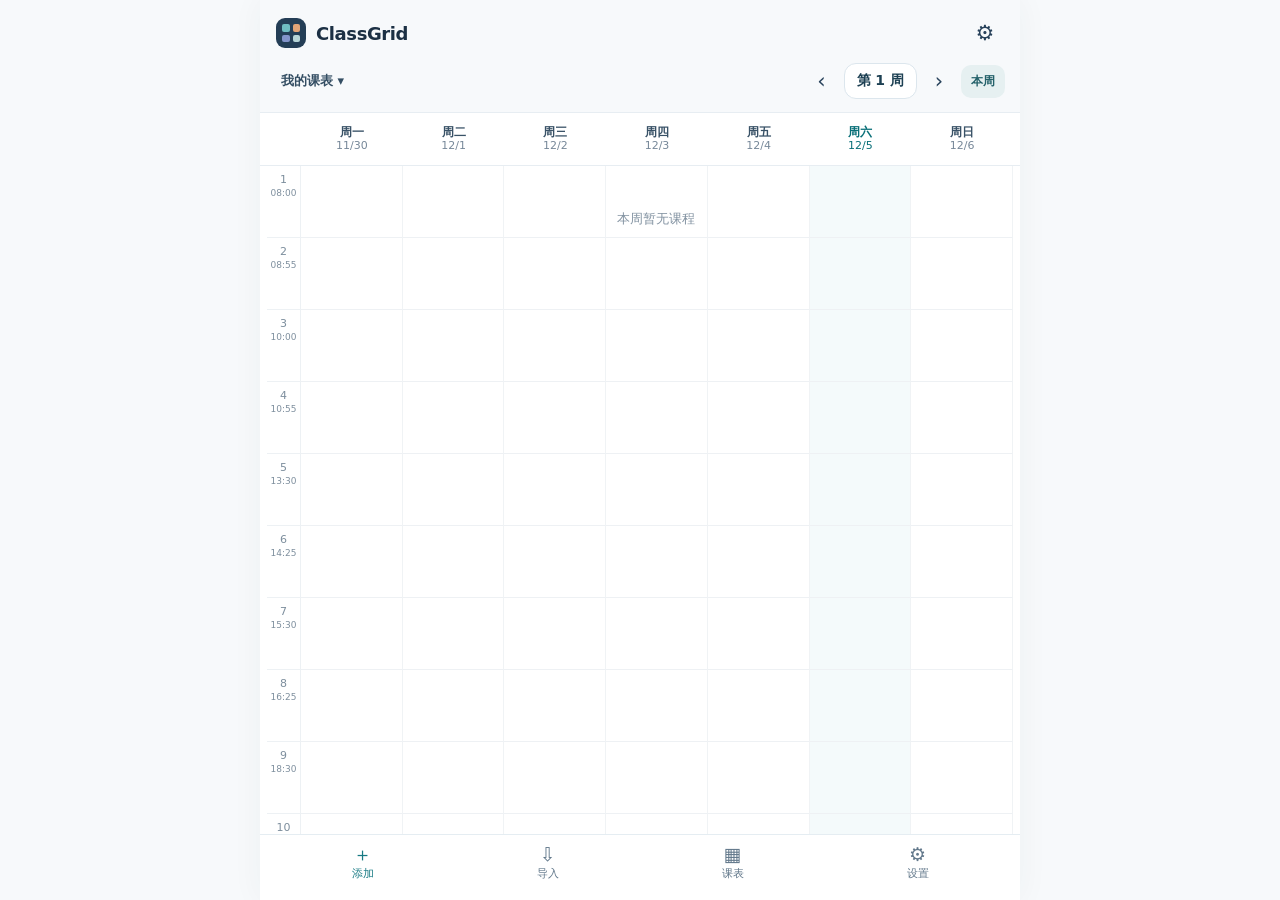
==== app/src/main/assets/index.html @ 25fcc82e "Initial ClassGrid Android release" ====
<!doctype html>
<html lang="zh-CN">
<head>
  <meta charset="utf-8">
  <meta name="viewport" content="width=device-width,initial-scale=1,viewport-fit=cover">
  <meta name="theme-color" content="#f7f9fb">
  <title>ClassGrid</title>
  <link rel="stylesheet" href="style.css">
</head>
<body>
  <div id="app"></div>
  <div id="modal-root"></div>
  <div id="toast" role="status" aria-live="polite"></div>
  <script src="model.js"></script>
  <script src="import.js"></script>
  <script src="app.js"></script>
</body>
</html>
---- app/src/main/assets/style.css ----
:root{font-family:system-ui,-apple-system,"Noto Sans CJK SC","Microsoft YaHei",sans-serif;color:#1c3044;background:#f7f9fb;font-size:14px}
*{box-sizing:border-box}html,body{margin:0;width:100%;height:100%;overflow:hidden}button,input,select,textarea{font:inherit}button{cursor:pointer}button:disabled{opacity:.5;cursor:default}
.shell{height:100dvh;display:flex;flex-direction:column;background:#f7f9fb;overflow:hidden}.top{padding:14px 16px 8px;display:flex;align-items:center;justify-content:space-between;gap:8px;background:#f7f9fb}.brand{display:flex;align-items:center;gap:10px;min-width:0}.brandmark{width:30px;height:30px;border-radius:9px;background:#243e56;display:grid;grid-template-columns:repeat(2,1fr);gap:3px;padding:6px;flex:none}.brandmark i{background:#70bdc2;border-radius:2px}.brandmark i:nth-child(2){background:#e2a477}.brandmark i:nth-child(3){background:#8394ca}.brandmark i:nth-child(4){background:#b8d5d7}.brandtitle{font-size:18px;font-weight:750;letter-spacing:-.4px}.subtle{color:#778999;font-size:12px}.iconbtn{border:0;background:transparent;color:#28425b;min-width:38px;min-height:38px;border-radius:10px;font-size:21px;display:inline-grid;place-items:center}.iconbtn:active,.plain:active{background:#e7eef3}.toolbar{display:flex;align-items:center;justify-content:space-between;padding:2px 15px 12px;gap:8px}.table-select{background:none;border:0;color:#344e63;font-size:13px;font-weight:650;text-align:left;max-width:37%;overflow:hidden;text-overflow:ellipsis;white-space:nowrap}.weeknav{display:flex;align-items:center;gap:3px}.weekpill{border:1px solid #dce6ed;border-radius:12px;background:white;color:#1d4053;padding:8px 12px;font-weight:700;white-space:nowrap}.todaybtn{border:0;background:#e6f0f1;color:#24616a;border-radius:10px;padding:8px 10px;font-size:12px;font-weight:700}.weekday-row{display:grid;grid-template-columns:34px repeat(7,minmax(0,1fr));padding:0 7px;border-top:1px solid #e7edf2;border-bottom:1px solid #e7edf2;background:#fff;height:48px;flex:none}.weekday-row .day{display:flex;align-items:center;justify-content:center;flex-direction:column;gap:1px;font-size:11px;color:#789;line-height:1.1}.weekday-row .day b{font-size:12px;color:#395267;font-weight:700}.weekday-row .today b{color:#096f78}.weekday-row .today span{color:#096f78}.grid-scroll{flex:1;min-height:0;overflow-y:auto;overscroll-behavior:contain;background:#fff}.timetable{position:relative;display:grid;grid-template-columns:34px repeat(7,minmax(0,1fr));padding:0 7px 20px;min-height:100%}.period-label{font-size:11px;color:#7d8e9d;text-align:center;border-right:1px solid #edf1f4;border-bottom:1px solid #edf1f4;padding-top:7px;line-height:1.2}.period-label small{font-size:9px;display:block;margin-top:2px}.slot{border-right:1px solid #f0f3f5;border-bottom:1px solid #eef1f4}.slot.todaycol{background:#f4fafb}.course-card{position:absolute;border:0;border-radius:8px;padding:6px 3px;overflow:hidden;color:white;text-align:left;box-shadow:0 1px 3px rgba(31,50,64,.09);display:flex;flex-direction:column;gap:3px;line-height:1.18}.course-card strong{font-size:11px;font-weight:700;word-break:break-all;display:-webkit-box;-webkit-box-orient:vertical;-webkit-line-clamp:4;overflow:hidden}.course-card span{font-size:9px;opacity:.94;word-break:break-all;display:-webkit-box;-webkit-box-orient:vertical;-webkit-line-clamp:2;overflow:hidden}.course-card.conflict{outline:2px solid #c43f51;outline-offset:-2px}.course-card.moved:after{content:'↪';position:absolute;right:3px;bottom:2px;font-size:13px}.empty-tip{position:absolute;left:42px;right:10px;top:44px;text-align:center;color:#8292a1;font-size:13px;pointer-events:none}.bottom{height:62px;flex:none;padding:7px 10px calc(7px + env(safe-area-inset-bottom));display:flex;justify-content:space-around;border-top:1px solid #e5edf2;background:#fff}.navbtn{border:0;background:none;color:#62788b;display:flex;align-items:center;flex-direction:column;gap:1px;min-width:70px;font-size:11px}.navbtn b{font-size:19px;font-weight:500;line-height:22px}.navbtn.primary{color:#167983}
#modal-root{position:fixed;inset:0;pointer-events:none}.overlay{pointer-events:auto;position:absolute;inset:0;background:rgba(25,42,56,.36);display:flex;align-items:flex-end;justify-content:center}.sheet{background:#fff;width:min(100%,540px);max-height:min(88dvh,840px);border-radius:22px 22px 0 0;display:flex;flex-direction:column;box-shadow:0 -8px 35px rgba(18,36,52,.12);overflow:hidden}.sheet-head{display:flex;align-items:center;justify-content:space-between;padding:16px 18px 12px;border-bottom:1px solid #edf1f3;flex:none}.sheet-head h2{margin:0;font-size:18px;letter-spacing:-.2px}.sheet-body{padding:16px 18px;overflow:auto;overscroll-behavior:contain}.sheet-actions{display:flex;gap:9px;padding:12px 18px calc(13px + env(safe-area-inset-bottom));border-top:1px solid #edf1f3;flex:none}.button{border:0;border-radius:11px;padding:11px 14px;font-weight:700;background:#eaf0f3;color:#29485b;min-height:43px}.button.primary{background:#247984;color:white}.button.danger{background:#fff0f1;color:#b74855}.button.fill{flex:1}.button.small{padding:7px 10px;min-height:33px;font-size:12px}.field{display:flex;flex-direction:column;gap:6px;margin-bottom:13px}.field label,.label{font-size:12px;font-weight:700;color:#50677a}.field input,.field select,.field textarea,.input{width:100%;border:1px solid #dce5eb;border-radius:10px;background:#fbfcfd;color:#1c3044;padding:10px 11px;outline:none;min-height:43px}.field input:focus,.field textarea:focus,.field select:focus{border-color:#70afb5}.field textarea{resize:vertical;min-height:68px}.row{display:flex;gap:9px}.row>.field{flex:1;min-width:0}.section-title{font-size:13px;font-weight:750;color:#2e485d;margin:16px 0 9px}.listrow{display:flex;align-items:center;justify-content:space-between;gap:8px;padding:10px 0;border-bottom:1px solid #edf1f3}.listrow:last-child{border-bottom:0}.listrow strong{display:block;font-size:14px}.listrow small{display:block;color:#8192a0;margin-top:3px}.option-row{display:flex;gap:8px;align-items:center;justify-content:space-between;margin:8px 0}.muted{color:#7a8b99;font-size:12px;line-height:1.45}.note{background:#f1f7f8;border-radius:10px;padding:10px 11px;color:#496779;font-size:12px;line-height:1.5;margin-bottom:12px}.warn{background:#fff6ec;color:#9a6839}.error{color:#b74855;font-size:12px}.choice{display:flex;gap:7px;flex-wrap:wrap}.swatch{height:30px;width:30px;border-radius:9px;border:2px solid transparent}.swatch.selected{outline:2px solid #253c4e;outline-offset:2px}.session{background:#f7f9fb;border:1px solid #e5edf1;border-radius:12px;padding:11px;margin-bottom:10px}.session-head{display:flex;justify-content:space-between;align-items:center;margin-bottom:9px;font-size:12px;font-weight:700;color:#576d7c}.course-preview{display:flex;flex-direction:column;gap:7px;margin-top:10px}.preview-item{border:1px solid #e8edf1;border-left:4px solid #79aab1;border-radius:9px;padding:9px 10px}.preview-item strong{display:block;font-size:13px}.preview-item span{font-size:11px;color:#788a99;line-height:1.4}.segmented{display:flex;gap:5px;background:#eef3f5;padding:4px;border-radius:11px}.segmented label{flex:1;text-align:center;padding:8px 4px;border-radius:8px;font-size:12px}.segmented input{position:absolute;opacity:0}.segmented label:has(input:checked){background:#fff;color:#1d6571;box-shadow:0 1px 4px #d7e2e7}.version{font-size:12px;color:#8494a1}
#toast{position:fixed;bottom:75px;left:50%;transform:translateX(-50%) translateY(20px);background:#28465b;color:#fff;border-radius:11px;padding:10px 14px;max-width:85vw;opacity:0;pointer-events:none;transition:.2s;z-index:30;box-shadow:0 6px 20px #0002;text-align:center}#toast.show{opacity:1;transform:translateX(-50%) translateY(0)}
@media(min-width:700px){.shell{max-width:760px;margin:auto;box-shadow:0 0 30px #17364a0c}.course-card strong{font-size:12px}.course-card span{font-size:10px}.weekday-row{height:54px}.bottom{height:66px}}
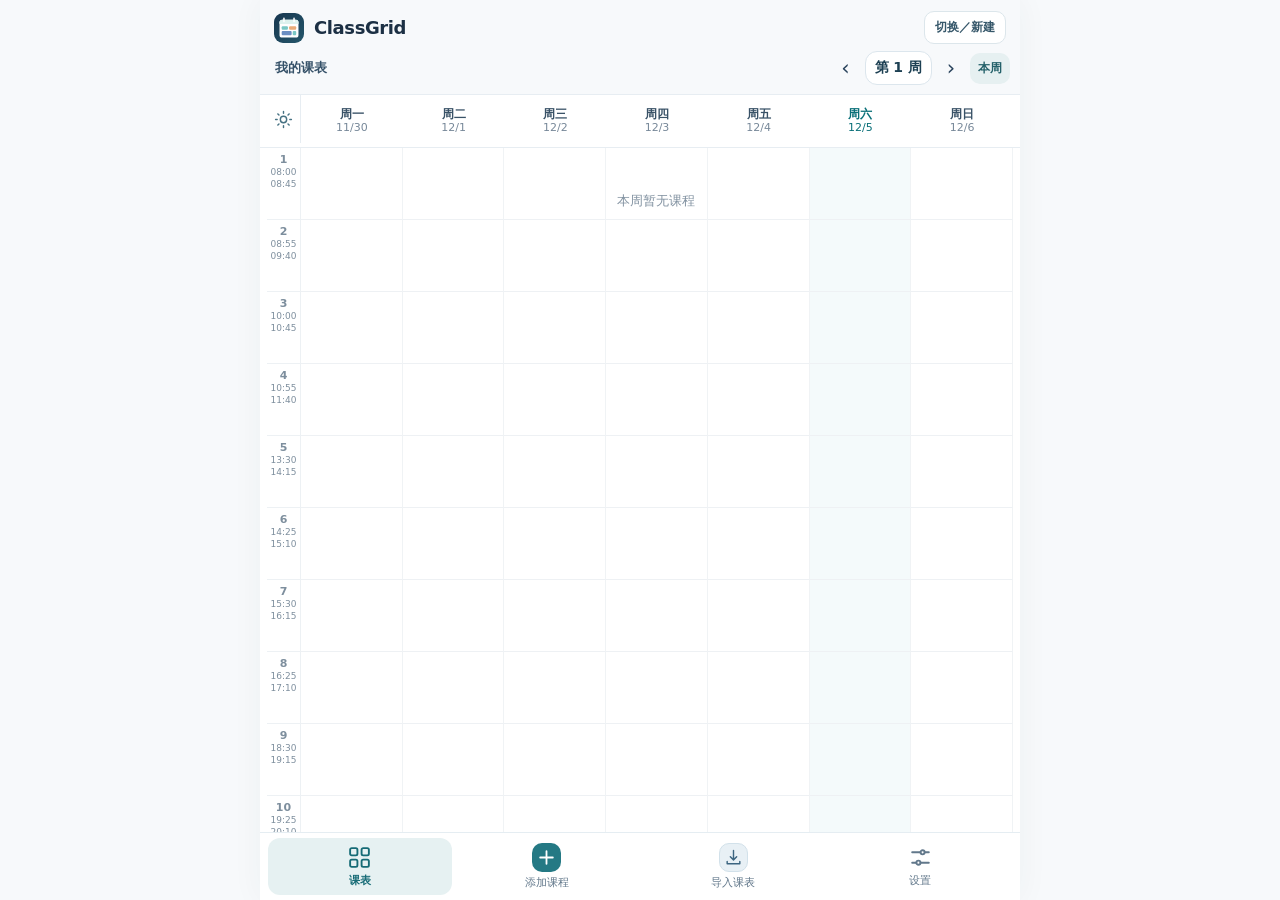
==== commit d7a0d074: "Sync in-app update history with v2.0.0 changelog" ====
--- a/app/src/main/assets/index.html
+++ b/app/src/main/assets/index.html
@@ -13,6 +13,7 @@
   <div id="toast" role="status" aria-live="polite"></div>
   <script src="model.js"></script>
   <script src="import.js"></script>
+  <script src="changelog.js"></script>
   <script src="app.js"></script>
 </body>
 </html>
--- a/app/src/main/assets/style.css
+++ b/app/src/main/assets/style.css
@@ -4,3 +4,130 @@
 #modal-root{position:fixed;inset:0;pointer-events:none}.overlay{pointer-events:auto;position:absolute;inset:0;background:rgba(25,42,56,.36);display:flex;align-items:flex-end;justify-content:center}.sheet{background:#fff;width:min(100%,540px);max-height:min(88dvh,840px);border-radius:22px 22px 0 0;display:flex;flex-direction:column;box-shadow:0 -8px 35px rgba(18,36,52,.12);overflow:hidden}.sheet-head{display:flex;align-items:center;justify-content:space-between;padding:16px 18px 12px;border-bottom:1px solid #edf1f3;flex:none}.sheet-head h2{margin:0;font-size:18px;letter-spacing:-.2px}.sheet-body{padding:16px 18px;overflow:auto;overscroll-behavior:contain}.sheet-actions{display:flex;gap:9px;padding:12px 18px calc(13px + env(safe-area-inset-bottom));border-top:1px solid #edf1f3;flex:none}.button{border:0;border-radius:11px;padding:11px 14px;font-weight:700;background:#eaf0f3;color:#29485b;min-height:43px}.button.primary{background:#247984;color:white}.button.danger{background:#fff0f1;color:#b74855}.button.fill{flex:1}.button.small{padding:7px 10px;min-height:33px;font-size:12px}.field{display:flex;flex-direction:column;gap:6px;margin-bottom:13px}.field label,.label{font-size:12px;font-weight:700;color:#50677a}.field input,.field select,.field textarea,.input{width:100%;border:1px solid #dce5eb;border-radius:10px;background:#fbfcfd;color:#1c3044;padding:10px 11px;outline:none;min-height:43px}.field input:focus,.field textarea:focus,.field select:focus{border-color:#70afb5}.field textarea{resize:vertical;min-height:68px}.row{display:flex;gap:9px}.row>.field{flex:1;min-width:0}.section-title{font-size:13px;font-weight:750;color:#2e485d;margin:16px 0 9px}.listrow{display:flex;align-items:center;justify-content:space-between;gap:8px;padding:10px 0;border-bottom:1px solid #edf1f3}.listrow:last-child{border-bottom:0}.listrow strong{display:block;font-size:14px}.listrow small{display:block;color:#8192a0;margin-top:3px}.option-row{display:flex;gap:8px;align-items:center;justify-content:space-between;margin:8px 0}.muted{color:#7a8b99;font-size:12px;line-height:1.45}.note{background:#f1f7f8;border-radius:10px;padding:10px 11px;color:#496779;font-size:12px;line-height:1.5;margin-bottom:12px}.warn{background:#fff6ec;color:#9a6839}.error{color:#b74855;font-size:12px}.choice{display:flex;gap:7px;flex-wrap:wrap}.swatch{height:30px;width:30px;border-radius:9px;border:2px solid transparent}.swatch.selected{outline:2px solid #253c4e;outline-offset:2px}.session{background:#f7f9fb;border:1px solid #e5edf1;border-radius:12px;padding:11px;margin-bottom:10px}.session-head{display:flex;justify-content:space-between;align-items:center;margin-bottom:9px;font-size:12px;font-weight:700;color:#576d7c}.course-preview{display:flex;flex-direction:column;gap:7px;margin-top:10px}.preview-item{border:1px solid #e8edf1;border-left:4px solid #79aab1;border-radius:9px;padding:9px 10px}.preview-item strong{display:block;font-size:13px}.preview-item span{font-size:11px;color:#788a99;line-height:1.4}.segmented{display:flex;gap:5px;background:#eef3f5;padding:4px;border-radius:11px}.segmented label{flex:1;text-align:center;padding:8px 4px;border-radius:8px;font-size:12px}.segmented input{position:absolute;opacity:0}.segmented label:has(input:checked){background:#fff;color:#1d6571;box-shadow:0 1px 4px #d7e2e7}.version{font-size:12px;color:#8494a1}
 #toast{position:fixed;bottom:75px;left:50%;transform:translateX(-50%) translateY(20px);background:#28465b;color:#fff;border-radius:11px;padding:10px 14px;max-width:85vw;opacity:0;pointer-events:none;transition:.2s;z-index:30;box-shadow:0 6px 20px #0002;text-align:center}#toast.show{opacity:1;transform:translateX(-50%) translateY(0)}
 @media(min-width:700px){.shell{max-width:760px;margin:auto;box-shadow:0 0 30px #17364a0c}.course-card strong{font-size:12px}.course-card span{font-size:10px}.weekday-row{height:54px}.bottom{height:66px}}
+
+.top{padding:11px 14px 5px;min-height:49px}.toolbar{padding:2px 10px 9px}.table-select{flex:1;min-width:0;max-width:none}.weeknav{flex:none}.weekpill{padding:7px 9px}.weeknav .iconbtn{min-width:32px;min-height:34px}.todaybtn{padding:7px 8px}
+.course-card.change-marker{background:#f1f6f8;color:#36576a;border:1px dashed var(--course-color);box-shadow:none}.course-card.change-marker strong{color:#36576a}.course-card.change-marker span{opacity:1;color:#617a88;font-weight:650}
+.sheet{max-height:min(92dvh,840px)}.sheet-head{padding:13px 16px 10px}.sheet-body{padding:13px 16px;min-height:0}.sheet-actions{padding:10px 16px calc(10px + env(safe-area-inset-bottom))}.field{margin-bottom:10px}.section-title{margin:13px 0 7px}.note{margin-bottom:9px}
+.button,.iconbtn,.navbtn,.todaybtn,.weekpill,.table-select,.course-card{transition:transform .16s ease,background-color .16s ease,box-shadow .16s ease,opacity .16s ease}.button:active,.iconbtn:active,.navbtn:active,.todaybtn:active,.weekpill:active,.table-select:active,.course-card:active{transform:scale(.96)}.button:focus-visible,.iconbtn:focus-visible,.navbtn:focus-visible,.course-card:focus-visible{outline:2px solid #1c7985;outline-offset:2px}
+.overlay{animation:overlayIn .18s ease-out both}.sheet{animation:sheetIn .18s ease-out both}.overlay.closing{pointer-events:none;animation:overlayOut .16s ease-in both}.overlay.closing .sheet{animation:sheetOut .16s ease-in both}.course-card{animation:cardIn .18s ease-out}
+@keyframes overlayIn{from{background:rgba(25,42,56,0)}to{background:rgba(25,42,56,.36)}}@keyframes overlayOut{from{background:rgba(25,42,56,.36)}to{background:rgba(25,42,56,0)}}@keyframes sheetIn{from{transform:translateY(16px);opacity:.85}to{transform:translateY(0);opacity:1}}@keyframes sheetOut{from{transform:translateY(0);opacity:1}to{transform:translateY(16px);opacity:.85}}@keyframes cardIn{from{opacity:.75;transform:translateY(4px)}to{opacity:1;transform:translateY(0)}}
+@media(prefers-reduced-motion:reduce){.button,.iconbtn,.navbtn,.todaybtn,.weekpill,.table-select,.course-card{transition:none}.overlay,.sheet,.overlay.closing,.overlay.closing .sheet,.course-card{animation:none}}
+
+.top{justify-content:space-between}.manage-btn{border:1px solid #dce6eb;background:#fff;color:#36576a;border-radius:10px;min-height:33px;padding:5px 10px;font-size:12px;font-weight:700;white-space:nowrap}.table-name{flex:1;min-width:0;overflow:hidden;text-overflow:ellipsis;white-space:nowrap;font-size:13px;color:#365269;padding-left:5px}
+.bottom{height:calc(68px + env(safe-area-inset-bottom));display:grid;grid-template-columns:repeat(4,minmax(0,1fr));gap:3px;justify-content:stretch;padding:5px 8px calc(5px + env(safe-area-inset-bottom))}.navbtn{min-width:0;width:100%;gap:3px;border-radius:12px;padding:3px 1px;font-size:11px;justify-content:center}.navbtn svg{width:25px;height:25px;flex:none}.navbtn.selected{color:#166b76;background:#e6f1f2;font-weight:750}.navbtn.action-add svg{width:29px;height:29px;background:#247984;border-radius:10px;color:#fff;padding:5px;stroke-width:2.3}.navbtn.action-import svg{width:29px;height:29px;background:#e8f0f5;border:1px solid #d2e1ea;border-radius:10px;color:#3c6580;padding:4px}.navbtn span{white-space:nowrap}
+.grid-scroll.has-background{background-size:cover;background-position:center}.grid-scroll.has-background .slot{background:rgba(255,255,255,.04)}.grid-scroll.has-background .slot.todaycol{background:rgba(38,139,148,.12)}.grid-scroll.has-background .period-label{background:rgba(255,255,255,.25);color:#38586a}.grid-scroll.has-background .empty-tip{background:rgba(255,255,255,.75);border-radius:8px;padding:8px}
+.background-preview{height:104px;border:1px dashed #ccdae1;border-radius:12px;background:#f4f7f8;display:grid;place-items:center;background-size:cover;background-position:center;color:#8293a0;font-size:12px;overflow:hidden}.background-preview.has-background span{display:none}.background-actions{margin:9px 0}.fade-label{display:flex;justify-content:space-between;color:#50677a;font-size:12px;font-weight:700;margin:9px 0 4px}#background-fade{width:100%;accent-color:#247984}
+.current-chip{display:inline-grid;place-items:center;min-height:32px;padding:0 10px;background:#e4f1f2;color:#1e707a;border-radius:9px;font-size:12px;font-weight:700}
+.update-head{display:flex;align-items:center;justify-content:space-between;padding:2px 0 12px;border-bottom:1px solid #e7edf1}.update-badge{background:#e5f1f2;color:#176d77;border-radius:9px;padding:6px 9px;font-weight:750;font-size:13px}.update-title{margin:14px 0 7px;font-size:12px;font-weight:750;color:#5b7181}.update-list{margin:0;padding:0 0 0 20px;display:grid;gap:9px;color:#2a4253;line-height:1.5;font-size:13px}.update-list li{padding-left:2px;overflow-wrap:anywhere}.update-list li::marker{color:#2a8790}.update-progress{margin:13px 0 0;min-height:18px}.update-progress:empty{display:none}
+.update-browser{display:block;margin:12px 0 1px;padding:5px 0;border:0;background:none;color:#166b76;font-size:12px;font-weight:700;text-align:left;text-decoration:underline;text-underline-offset:3px}
+button{-webkit-tap-highlight-color:transparent}.button,.iconbtn,.navbtn,.todaybtn,.weekpill,.manage-btn,.course-card{transition:background-color .12s ease,color .12s ease,border-color .12s ease}.button:active,.iconbtn:active,.navbtn:active,.todaybtn:active,.weekpill:active,.table-select:active,.course-card:active,.manage-btn:active{transform:none;filter:brightness(.95)}body.dialog-open .shell button{transition:none!important;transform:none!important;filter:none!important}
+@media(prefers-reduced-motion:reduce){.button,.iconbtn,.navbtn,.todaybtn,.weekpill,.manage-btn,.course-card{transition:none}.overlay,.sheet,.overlay.closing,.overlay.closing .sheet,.course-card{animation:none}}
+.course-card{gap:2px;padding-top:5px;padding-bottom:5px}
+.course-card strong,.course-card .course-room{display:block;-webkit-line-clamp:unset;-webkit-box-orient:initial;overflow:visible;flex:none;line-height:1.22;white-space:normal;letter-spacing:0}
+.course-card .course-room[hidden]{display:none}
+.course-card strong{scrollbar-width:none}.course-card strong::-webkit-scrollbar{display:none}
+.course-card:not(.change-marker) strong,.course-card:not(.change-marker) .course-room,.color-sample{text-shadow:0 1px 2px rgba(0,0,0,.55),0 0 1px rgba(0,0,0,.4)}
+.timetable{isolation:isolate}.timetable-background,.timetable-background-veil{position:absolute;inset:0;width:100%;height:100%;pointer-events:none}.timetable-background{object-fit:cover;object-position:center;z-index:0}.timetable-background-veil{z-index:0}.timetable>.period-label,.timetable>.slot{position:relative;z-index:1}.timetable>.course-card,.timetable>.empty-tip{z-index:2}
+.background-preview{position:relative}.background-preview img,.background-preview #background-preview-veil{position:absolute;inset:0;width:100%;height:100%}.background-preview img{object-fit:cover}.background-preview span{position:relative;z-index:1}
+.period-column-head,.period-row{display:grid;grid-template-columns:28px minmax(0,1fr) 14px minmax(0,1fr);column-gap:5px;align-items:center}.period-column-head{padding:0 10px 7px;color:#698090;font-size:12px;font-weight:700;text-align:center}.period-row{padding:7px 10px;border-bottom:1px solid #e7edf1}.period-row:nth-child(odd){background:#f7fafb}.period-row:first-child{border-radius:11px 11px 0 0}.period-row:last-child{border-radius:0 0 11px 11px}.period-number{font-weight:750;color:#466476;text-align:center;font-size:13px}.period-dash{text-align:center;color:#94a3ae}.period-row input{width:100%;min-width:0;min-height:42px;padding:7px 6px;border:1px solid #d9e4e9;border-radius:9px;background:#fff;color:#213e50;text-align:center;font-size:13px;outline:none}.period-row input:focus{border-color:#5aa5ae}.period-editor-actions{display:flex;gap:8px;margin:14px 0 2px}.period-editor-actions .button{flex:1;min-width:0}#period-error:empty{display:none}.bottom .navbtn svg{display:block;flex:none}
+
+.update-track{height:5px;margin:6px 0 0;border-radius:10px;background:#e7f0f2;overflow:hidden}.update-track[hidden]{display:none}.update-track>div{height:100%;width:0;border-radius:inherit;background:linear-gradient(90deg,#2d8993,#72c4c3,#2d8993);background-size:200% 100%;transition:width .18s ease}.update-track.loading>div{animation:update-sweep 1.2s ease-in-out infinite alternate,update-shine 1.5s linear infinite}.sheet-body .listrow{animation:row-in .22s ease-out both}.sheet-body .listrow:nth-child(2){animation-delay:35ms}.sheet-body .listrow:nth-child(3){animation-delay:70ms}.sheet-body .listrow:nth-child(4){animation-delay:105ms}@keyframes update-sweep{from{transform:translateX(-85%)}to{transform:translateX(260%)}}@keyframes update-shine{to{background-position:200% 0}}@keyframes row-in{from{opacity:.6;transform:translateY(4px)}to{opacity:1;transform:translateY(0)}}
+@media(prefers-reduced-motion:reduce){.update-track>div{transition:none}.update-track.loading>div,.sheet-body .listrow{animation:none}}
+
+.course-card .week-badge{position:absolute;left:3px;right:3px;bottom:3px;display:block;overflow:hidden;padding:2px 0;border:1px solid rgba(255,255,255,.7);border-radius:5px;background:rgba(14,34,49,.34);color:#fff;text-align:center;font-size:9px;font-style:normal;font-weight:750;line-height:1.15;white-space:nowrap;letter-spacing:0;text-shadow:0 1px 2px rgba(0,0,0,.45)}
+.s-week-range[hidden],.s-week-custom[hidden]{display:none!important}
+.s-week-range{padding-top:1px}
+.s-week-custom .field{margin-bottom:0}
+.brandmark{display:block;padding:0;background:none;object-fit:contain}
+
+.course-name-row{display:flex;align-items:flex-end;gap:10px}.course-name-row>.field{flex:1;min-width:0}.color-ring{display:grid;place-items:center;flex:none;width:43px;height:43px;padding:4px;margin-bottom:10px;border:1px solid #dae5e9;border-radius:50%;background:conic-gradient(#f26770,#f0b553,#6fb97d,#48afb5,#648bd1,#ad78be,#f26770);box-shadow:0 1px 3px #183b501c}.color-ring span{display:block;width:100%;height:100%;border:3px solid #fff;border-radius:50%;box-shadow:0 1px 3px #1d354942}.color-ring:focus-visible{outline:2px solid #176e79;outline-offset:2px}
+.color-picker{margin:0;padding:0;border:0;background:#fff}.color-picker-page{min-height:265px}
+.color-picker[hidden]{display:none}.color-picker-title{font-size:13px;font-weight:750;color:#35546a;margin-bottom:10px}
+.color-picker-controls{display:grid;gap:10px}.color-field{height:clamp(150px,42vw,210px);position:relative;border-radius:10px;background:linear-gradient(to top,#000,transparent),linear-gradient(to right,#fff,var(--picker-hue,#0ff));touch-action:none;cursor:crosshair;overflow:hidden}
+#color-point{position:absolute;width:17px;height:17px;border:3px solid #fff;border-radius:50%;box-shadow:0 0 0 1px #27425a,0 2px 5px #0007;transform:translate(-50%,-50%);pointer-events:none}
+#color-hue{width:100%;height:20px;margin:0;appearance:none;-webkit-appearance:none;background:transparent}
+#color-hue::-webkit-slider-runnable-track{height:10px;border-radius:10px;background:linear-gradient(90deg,red,#ff0,#0f0,#0ff,#00f,#f0f,red)}
+#color-hue::-webkit-slider-thumb{-webkit-appearance:none;width:19px;height:19px;margin-top:-5px;border:3px solid #fff;border-radius:50%;background:#35576a;box-shadow:0 1px 4px #0005}
+.color-picker-value{display:flex;align-items:flex-end;gap:10px;margin:10px 0}.color-picker-value .field{flex:1;min-width:0;margin:0}.color-sample{width:54px;height:43px;flex:none;display:grid;place-items:center;border-radius:9px;font-weight:700;border:1px solid #d4e0e3}
+.color-picker .row{margin-top:8px}
+.settings-tabs{display:grid;grid-template-columns:repeat(3,minmax(0,1fr));gap:4px;padding:4px;background:#eaf1f4;border-radius:12px;margin-bottom:15px}
+.settings-tabs button{min-height:38px;border:0;border-radius:9px;background:transparent;color:#647d8d;font-size:12px;font-weight:700;white-space:nowrap}
+.settings-tabs button.selected{background:#fff;color:#176e79;box-shadow:0 1px 4px #20475918}
+.settings-panel[hidden]{display:none!important}.panel-heading{display:flex;align-items:center;gap:8px;margin:12px 0 9px;color:#2a4e60;font-size:13px;font-weight:750}.panel-heading:first-child{margin-top:0}
+.panel-heading svg,.settings-link svg,.settings-list svg,.import-template svg,.import-other summary svg{width:18px;height:18px;flex:none;color:#327f89}
+.panel-card{padding:13px 13px 2px;border:1px solid #e0e9ed;border-radius:14px;background:#f8fbfc}
+.panel-card .field label{color:#537083}.panel-card .field input{background:#fff}
+.settings-link{display:flex;align-items:center;gap:9px;width:100%;min-height:48px;margin-top:3px;padding:0 2px;border:0;border-top:1px solid #e1e9ed;background:transparent;text-align:left;color:#294b5c;font-size:13px;font-weight:700}
+.settings-link .source-arrow{margin-left:auto}.reminder-switch{display:flex;justify-content:space-between;align-items:center;min-height:40px;margin:0 0 10px;color:#28485a;font-size:13px;font-weight:700}.reminder-switch input{width:20px;height:20px;accent-color:#247984}
+.permission-status{padding:9px 10px;margin:2px 0 10px;border-radius:9px;background:#eaf4f5;color:#446976;font-size:11px;line-height:1.4}.permission-actions{display:flex;gap:8px;margin-bottom:12px}.permission-actions .button{flex:1;min-width:0}
+.reminder-test{width:100%;margin-bottom:3px}.reminder-test-status{min-height:14px;margin:2px 0 8px}
+.settings-list{overflow:hidden;border:1px solid #e0e9ed;border-radius:13px;background:#fff}.settings-list button{display:flex;align-items:center;gap:10px;width:100%;min-height:50px;padding:0 12px;border:0;border-bottom:1px solid #e9eff2;background:transparent;color:#294b5c;text-align:left;font-size:13px;font-weight:650}.settings-list button:last-child{border-bottom:0}.settings-list button:active{background:#edf5f6}.settings-list button span{flex:1}.settings-list button b{color:#9aabb5;font-size:18px;font-weight:400}.settings-panel .version{margin:12px 2px 0;text-align:right}
+.import-sources{display:grid;gap:9px}.import-source{display:flex;align-items:center;gap:12px;min-height:76px;width:100%;padding:12px;border:1px solid #dce8ec;border-radius:14px;background:#fff;text-align:left;color:#25475a;box-shadow:0 2px 8px #1b49500c}.import-source:active{background:#f0f7f8}
+.source-icon{display:grid;place-items:center;width:43px;height:43px;flex:none;border-radius:12px;background:#e4f2f2;color:#237984}.source-icon.file{background:#ebf0f8;color:#5d78a7}.source-icon svg,.import-other .source-icon svg{width:24px;height:24px}
+.source-copy{display:flex;flex:1;min-width:0;flex-direction:column;gap:4px}.source-copy strong{font-size:14px}.source-copy small{font-size:11px;color:#8194a0}.source-arrow{color:#8ea3ae;font-size:20px;line-height:1;flex:none}
+.import-help{margin:12px 2px 10px;color:#6d8794;font-size:11px;line-height:1.45}.import-template{display:flex;align-items:center;gap:9px;width:100%;min-height:43px;padding:0 10px;border:0;border-radius:10px;background:#eef5f7;color:#2b6673;text-align:left;font-size:12px;font-weight:700}.import-template span:nth-child(2){flex:1}.import-template span:last-child{font-size:18px;font-weight:400}
+.import-other{border:1px solid #dce8ec;border-radius:14px;background:#fff;box-shadow:0 2px 8px #1b49500c;overflow:hidden}.import-other summary{display:flex;align-items:center;gap:12px;min-height:76px;padding:12px;color:#25475a;list-style:none;cursor:pointer}.import-other summary::-webkit-details-marker{display:none}.import-other summary .source-copy{flex:1}.source-icon.globe{background:#eaf4f1;color:#3d857c}.import-other[open] .source-arrow{transform:rotate(180deg)}.import-other-body{padding:12px;border-top:1px solid #e7edf0}.import-other-body .button{width:100%}
+@media(max-width:340px){.course-name-row{gap:7px}.color-ring{width:40px;height:40px}.settings-tabs button{font-size:11px}.panel-card{padding:10px 10px 2px}}
+
+.theme-switch{display:grid;place-items:center;width:34px;height:48px;padding:0;border:0;border-right:1px solid #e7edf2;background:transparent;color:#477283}.theme-switch svg{width:19px;height:19px}.theme-switch:focus-visible{outline:2px solid #268c96;outline-offset:-3px}.period-label{display:flex;flex-direction:column;align-items:center;gap:3px;padding:6px 0 0;line-height:1}.period-label b{font-size:11px;font-weight:700}.period-label small{display:block;margin:0;font-size:9px;font-weight:400;color:inherit}
+:root[data-theme=dark]{color-scheme:dark;color:#e5edf3;background:#101c29}
+:root[data-theme=dark] .shell,:root[data-theme=dark] .top{background:#101c29;color:#e5edf3}
+:root[data-theme=dark] .brandtitle,:root[data-theme=dark] .table-name,:root[data-theme=dark] .iconbtn{color:#e4eef4}
+:root[data-theme=dark] .manage-btn,:root[data-theme=dark] .weekpill{background:#1c3040;border-color:#365163;color:#e3eef3}
+:root[data-theme=dark] .todaybtn{background:#21464c;color:#b9e5e4}
+:root[data-theme=dark] .weekday-row{background:#162635;border-color:#304453}
+:root[data-theme=dark] .weekday-row .day,:root[data-theme=dark] .weekday-row .day b{color:#a9c0cb}
+:root[data-theme=dark] .weekday-row .today b,:root[data-theme=dark] .weekday-row .today span{color:#6dd6cf}
+:root[data-theme=dark] .theme-switch{border-color:#304453;color:#f0ca76}
+:root[data-theme=dark] .grid-scroll{background:#152432}
+:root[data-theme=dark] .period-label{color:#b8cbd3;border-color:#2d4350}
+:root[data-theme=dark] .slot{border-color:#253b4b}
+:root[data-theme=dark] .slot.todaycol{background:#1a343e}
+:root[data-theme=dark] .empty-tip{color:#96adba}
+:root[data-theme=dark] .bottom{background:#162635;border-color:#304453}
+:root[data-theme=dark] .navbtn{color:#a7bfca}
+:root[data-theme=dark] .navbtn.selected{background:#23484e;color:#9ee4e0}
+:root[data-theme=dark] .navbtn.action-import svg{background:#2a4052;border-color:#476174;color:#bad8e8}
+:root[data-theme=dark] .sheet{background:#1b2c3a;color:#e5edf3}
+:root[data-theme=dark] .sheet-head,:root[data-theme=dark] .sheet-actions,:root[data-theme=dark] .listrow{border-color:#334958}
+:root[data-theme=dark] .sheet-head h2,:root[data-theme=dark] .section-title,:root[data-theme=dark] .panel-heading,:root[data-theme=dark] .listrow strong{color:#e9f1f4}
+:root[data-theme=dark] .field label,:root[data-theme=dark] .label,:root[data-theme=dark] .muted,:root[data-theme=dark] .listrow small,:root[data-theme=dark] .subtle{color:#a7bfca}
+:root[data-theme=dark] .field input,:root[data-theme=dark] .field select,:root[data-theme=dark] .field textarea,:root[data-theme=dark] .input,:root[data-theme=dark] .period-row input{background:#142431;border-color:#3c5361;color:#edf4f6}
+:root[data-theme=dark] .field input::placeholder,:root[data-theme=dark] .field textarea::placeholder{color:#819ba9}
+:root[data-theme=dark] .button{background:#304657;color:#e7f0f3}
+:root[data-theme=dark] .button.primary{background:#297e87;color:#fff}
+:root[data-theme=dark] .button.danger{background:#512f3a;color:#ffd1d7}
+:root[data-theme=dark] .note,:root[data-theme=dark] .permission-status{background:#25404b;color:#c2d6dd}
+:root[data-theme=dark] .note.warn{background:#51412f;color:#f3d4a8}
+:root[data-theme=dark] .session,:root[data-theme=dark] .panel-card,:root[data-theme=dark] .settings-list,:root[data-theme=dark] .import-source,:root[data-theme=dark] .import-other,:root[data-theme=dark] .preview-item{background:#233746;border-color:#3b5361;color:#e3edf2}
+:root[data-theme=dark] .panel-card .field input{background:#142431}
+:root[data-theme=dark] .session-head,:root[data-theme=dark] .panel-card .field label,:root[data-theme=dark] .preview-item span{color:#b2c8d1}
+:root[data-theme=dark] .settings-tabs,:root[data-theme=dark] .segmented{background:#263e4c}
+:root[data-theme=dark] .settings-tabs button,:root[data-theme=dark] .segmented label{color:#b7cbd2}
+:root[data-theme=dark] .settings-tabs button.selected,:root[data-theme=dark] .segmented label:has(input:checked){background:#385462;color:#e7f3f3}
+:root[data-theme=dark] .settings-link,:root[data-theme=dark] .settings-list button,:root[data-theme=dark] .reminder-switch,:root[data-theme=dark] .import-other summary{color:#e0ecf1;border-color:#3b5361}
+:root[data-theme=dark] .settings-list button:active,:root[data-theme=dark] .import-source:active{background:#314d5c}
+:root[data-theme=dark] .source-copy small,:root[data-theme=dark] .import-help,:root[data-theme=dark] .version{color:#9eb5c0}
+:root[data-theme=dark] .import-template,:root[data-theme=dark] .current-chip{background:#264950;color:#b7e6e3}
+:root[data-theme=dark] .import-other-body,:root[data-theme=dark] .settings-list button{border-color:#3b5361}
+:root[data-theme=dark] .period-row:nth-child(odd){background:#263d4a}
+:root[data-theme=dark] .period-row{border-color:#3c5361}
+:root[data-theme=dark] .period-number,:root[data-theme=dark] .period-column-head{color:#bcd0d7}
+:root[data-theme=dark] .color-picker{background:#1b2c3a}
+:root[data-theme=dark] .color-picker-title,:root[data-theme=dark] .color-ring{color:#dbe9ee}
+:root[data-theme=dark] .color-ring{border-color:#59717d}
+:root[data-theme=dark] .color-sample{border-color:#526a77}
+:root[data-theme=dark] .background-preview{background:#223642;border-color:#536a76;color:#b0c4cb}
+:root[data-theme=dark] .grid-scroll.has-background .slot.todaycol{background:rgba(58,186,188,.17)}
+:root[data-theme=dark] .grid-scroll.has-background .period-label{background:rgba(5,15,24,.32);color:#e0edf0}
+:root[data-theme=dark] .grid-scroll.has-background .empty-tip{background:rgba(16,32,42,.82)}
+:root[data-theme=dark] .course-card.change-marker{background:#263b4a;color:#d3e7ed}
+:root[data-theme=dark] .course-card.change-marker strong,:root[data-theme=dark] .course-card.change-marker span{color:#d3e7ed}
+:root[data-theme=dark] .update-head{border-color:#3b5361}
+:root[data-theme=dark] .update-browser{color:#8ed6d4}
+:root[data-theme=dark] .update-track{background:#314b58}
+:root[data-theme=dark] #toast{background:#385868}
+:root .shell,:root .top,:root .weekday-row,:root .grid-scroll,:root .period-label,:root .slot,:root .bottom,:root .sheet,:root .button,:root .field input,:root .field select,:root .field textarea,:root .panel-card,:root .import-source,:root .import-other{transition:background-color .2s ease,color .2s ease,border-color .2s ease}
+@media(prefers-reduced-motion:reduce){:root .shell,:root .top,:root .weekday-row,:root .grid-scroll,:root .period-label,:root .slot,:root .bottom,:root .sheet,:root .button,:root .field input,:root .field select,:root .field textarea,:root .panel-card,:root .import-source,:root .import-other{transition:none}}
+
+.changelog-entry{padding-bottom:12px}.changelog-entry .listrow{padding:10px 0 7px}.changelog-entry .update-list{margin:8px 0 0;font-size:12px;gap:6px;color:inherit}
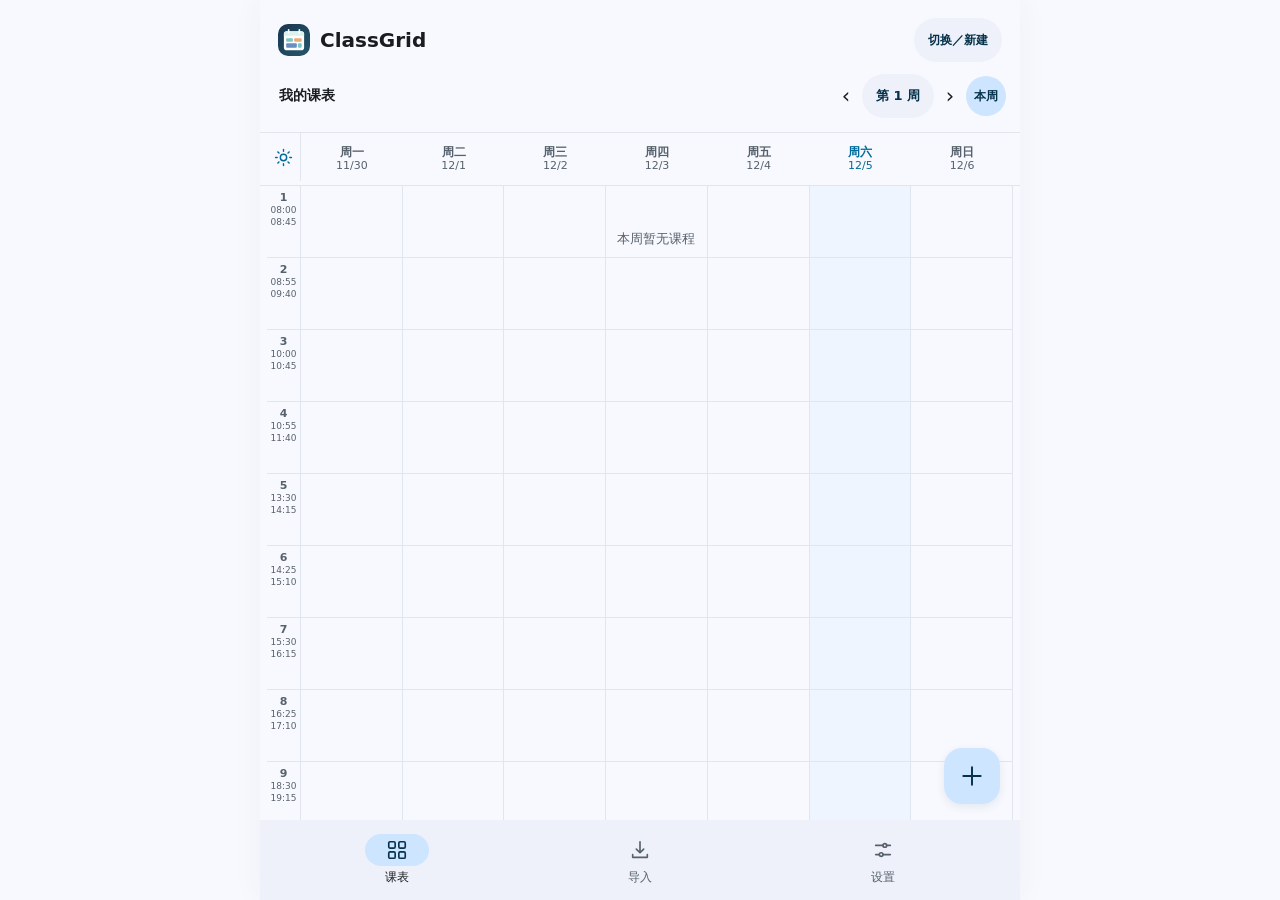
==== commit b086258c: "Release ClassGrid v2.1.1 with Material UI and SYUCT import fixes" ====
--- a/app/src/main/assets/index.html
+++ b/app/src/main/assets/index.html
@@ -6,6 +6,7 @@
   <meta name="theme-color" content="#f7f9fb">
   <title>ClassGrid</title>
   <link rel="stylesheet" href="style.css">
+  <link rel="stylesheet" href="material.css">
 </head>
 <body>
   <div id="app"></div>
@@ -15,5 +16,6 @@
   <script src="import.js"></script>
   <script src="changelog.js"></script>
   <script src="app.js"></script>
+  <script src="pickers.js"></script>
 </body>
 </html>
--- a/app/src/main/assets/style.css
+++ b/app/src/main/assets/style.css
@@ -131,3 +131,36 @@
 @media(prefers-reduced-motion:reduce){:root .shell,:root .top,:root .weekday-row,:root .grid-scroll,:root .period-label,:root .slot,:root .bottom,:root .sheet,:root .button,:root .field input,:root .field select,:root .field textarea,:root .panel-card,:root .import-source,:root .import-other{transition:none}}
 
 .changelog-entry{padding-bottom:12px}.changelog-entry .listrow{padding:10px 0 7px}.changelog-entry .update-list{margin:8px 0 0;font-size:12px;gap:6px;color:inherit}
+
+/* Sheets stay opaque while moving; pressed feedback ends before dismissal. */
+.timetable{grid-auto-rows:72px;align-content:start}
+.sheet-head{position:relative;padding-top:22px;touch-action:none;user-select:none}
+.sheet-handle{position:absolute;width:30px;height:4px;top:8px;left:calc(50% - 15px);border-radius:4px;background:#ccd9df}
+.sheet-close svg{width:19px;height:19px;fill:none;stroke:currentColor;stroke-width:1.8;stroke-linecap:round}
+.sheet-close:active{background:transparent!important;filter:none;opacity:.65}
+.overlay.closing{pointer-events:auto;animation:overlayOut .19s ease-in both}
+.overlay.closing .sheet{animation:sheetOut .19s cubic-bezier(.4,0,1,1) both}
+.overlay.closing .sheet-close{background:transparent!important;filter:none;opacity:1;transition:none}
+.sheet{animation:sheetIn .2s cubic-bezier(.2,.75,.3,1) both}
+@keyframes sheetIn{from{transform:translateY(60px)}to{transform:translateY(0)}}
+@keyframes sheetOut{from{transform:var(--dismiss-start,translateY(0))}to{transform:translateY(100%)}}
+:root[data-theme=dark] .iconbtn:active,:root[data-theme=dark] .plain:active{background:#304a5b}
+:root[data-theme=dark] .sheet-handle{background:#536a79}
+.permission-status{white-space:pre-line;line-height:1.65}
+.import-section-label{font-size:11px;font-weight:650;color:#738b98;margin:0 2px 8px}
+.import-section-label:not(:first-child){margin-top:20px}
+.import-sources,.import-files{display:block;border:1px solid #dce8ec;border-radius:16px;overflow:hidden;background:#fff}
+.import-page .import-source{border:0;border-radius:0;box-shadow:none;min-height:76px;padding:13px 14px;background:transparent}
+.import-sources .import-source+.import-source{border-top:1px solid #e8eff2}
+.import-page .source-icon{width:40px;height:40px;border-radius:12px}
+.import-page .source-copy{gap:5px}.import-page .source-copy strong{font-size:14px;font-weight:650}
+.import-page .import-template{border-top:1px solid #e8eff2;border-radius:0;min-height:42px;padding:0 15px;background:#f5f9fa;font-size:11px}
+.import-page .import-template svg{width:16px;height:16px}.import-page .import-help{margin:12px 2px 0;text-align:center;font-size:10px}
+:root[data-theme=dark] .import-sources,:root[data-theme=dark] .import-files{background:#233746;border-color:#3b5361}
+:root[data-theme=dark] .import-sources .import-source+.import-source,:root[data-theme=dark] .import-template{border-color:#3b5361}
+:root[data-theme=dark] .import-page .import-template{background:#28424e;color:#b7e6e3}
+:root[data-theme=dark] .import-section-label{color:#9eb5c0}
+:root[data-theme=dark] .source-icon{background:#29505a;color:#9bd9db}
+:root[data-theme=dark] .source-icon.globe{background:#2c4e47;color:#b2dccd}
+:root[data-theme=dark] .source-icon.file{background:#354962;color:#c0d1f0}
+@media(prefers-reduced-motion:reduce){.sheet,.overlay.closing,.overlay.closing .sheet{animation:none}.sheet{transition:none!important}}
--- a/app/src/main/assets/material.css
+++ b/app/src/main/assets/material.css
@@ -0,0 +1,149 @@
+/* Local Material 3 theme. No network fonts or runtime component downloads. */
+:root{--md-primary:#006b9a;--md-on-primary:#fff;--md-container:#cee5ff;--md-on-container:#06324b;--md-surface:#f8f9ff;--md-panel:#eef1f9;--md-raised:#e8edf6;--md-input:#f8f9ff;--md-text:#191c20;--md-muted:#56616c;--md-outline:#c4cbd4;--md-line:#e1e6ee;--md-error:#a83539;--md-danger:#ffdadb;--md-shadow:0 3px 9px #12334a17}
+:root[data-theme=dark]{--md-primary:#8fcdff;--md-on-primary:#00344e;--md-container:#164c6e;--md-on-container:#cee5ff;--md-surface:#111318;--md-panel:#1b2028;--md-raised:#252b35;--md-input:#171c23;--md-text:#e3e5ec;--md-muted:#b4beca;--md-outline:#454f5d;--md-line:#2a333e;--md-error:#ffb3b7;--md-danger:#613138;--md-shadow:0 3px 12px #0003}
+[hidden]{display:none!important}
+:root[data-theme]{background:var(--md-surface);color:var(--md-text);font-family:system-ui,-apple-system,"Noto Sans CJK SC","Microsoft YaHei",sans-serif}
+button,input,select,textarea{font:inherit}button{cursor:pointer;touch-action:manipulation}
+:root[data-theme] .shell,:root[data-theme] .top{background:var(--md-surface);color:var(--md-text)}
+.home-content{flex:1;min-height:0;display:flex;flex-direction:column}.top{padding:18px 18px 12px}.brandtitle{font-size:20px;font-weight:650;letter-spacing:0}.brandmark{width:32px;height:32px;padding:0;border-radius:10px}
+:root[data-theme] .brandtitle,:root[data-theme] .table-name,:root[data-theme] .iconbtn{color:var(--md-text)}
+:root[data-theme] .manage-btn,:root[data-theme] .weekpill{border:0;background:var(--md-panel);color:var(--md-on-container);border-radius:24px;min-height:44px;padding:9px 14px;box-shadow:none}
+.toolbar{padding:0 14px 14px;gap:4px}.table-name{font-size:14px}.weeknav{gap:0}.weeknav .iconbtn{min-width:32px}.weekpill{font-size:13px}
+:root[data-theme] .todaybtn{min-height:40px;border-radius:22px;background:var(--md-container);color:var(--md-on-container)}
+:root[data-theme] .weekday-row{background:var(--md-surface);border-color:var(--md-line)}
+:root[data-theme] .weekday-row .day,:root[data-theme] .weekday-row .day b{color:var(--md-muted)}
+:root[data-theme] .weekday-row .today b,:root[data-theme] .weekday-row .today span{color:var(--md-primary)}
+:root[data-theme] .theme-switch{color:var(--md-primary);border-color:var(--md-line)}
+:root[data-theme] .grid-scroll{background:var(--md-surface)}
+:root[data-theme] .period-label{color:var(--md-muted);border-color:var(--md-line)}
+:root[data-theme] .slot{border-color:var(--md-line)}
+:root[data-theme] .slot.todaycol{background:color-mix(in srgb,var(--md-container) 23%,transparent)}
+:root[data-theme] .empty-tip{color:var(--md-muted)}
+.grid-scroll{padding-bottom:0}.timetable{padding-bottom:100px}.course-card{border-radius:10px;box-shadow:none}
+.course-card:not(.change-marker) strong,.course-card:not(.change-marker) .course-room,.color-sample{ text-shadow:none }
+:root[data-theme] .bottom{display:grid;grid-template-columns:repeat(3,minmax(0,1fr));height:auto;min-height:80px;padding:8px 16px calc(8px + env(safe-area-inset-bottom));background:var(--md-panel);border:0;gap:0;align-items:center}
+:root[data-theme] .navbtn{flex:1;min-width:0;min-height:60px;gap:3px;color:var(--md-muted);font-size:12px;font-weight:550;border-radius:0;background:transparent}
+:root[data-theme] .navbtn svg{width:64px;height:32px;padding:5px 20px;background:transparent;border:0;border-radius:24px;color:inherit;box-shadow:none}
+:root[data-theme] .navbtn.selected{color:var(--md-text);background:transparent}
+:root[data-theme] .navbtn.selected svg{background:var(--md-container);color:var(--md-on-container)}
+:root[data-theme] .navbtn.action-import:not(.selected) svg{background:transparent;border:0;color:inherit}
+.fab{position:absolute;right:20px;bottom:calc(96px + env(safe-area-inset-bottom));width:56px;height:56px;border:0;border-radius:18px;background:var(--md-container);color:var(--md-on-container);box-shadow:var(--md-shadow);display:grid;place-items:center;z-index:2}
+.fab svg{width:26px;height:26px}.fab:active{background:color-mix(in srgb,var(--md-container) 85%,var(--md-primary))}.shell{position:relative}
+.main-page{flex:1;min-height:0;display:flex;flex-direction:column}.shell:has(.main-page:not([hidden]))>.top{display:none}
+.page-heading{padding:24px 24px 18px;flex:none}.page-heading>span{display:block;color:var(--md-muted);font-size:13px;font-weight:600;margin-bottom:6px}.page-heading h1{font-size:30px;line-height:1.2;letter-spacing:0;margin:0;font-weight:650}
+.page-body{flex:1;min-height:0;padding:8px 20px 20px}.page-actions{display:flex;gap:12px;padding:12px 20px;background:var(--md-surface);border-top:1px solid var(--md-line);flex:none}
+:root[data-theme] .sheet{background:var(--md-panel);color:var(--md-text);border-radius:28px 28px 0 0;box-shadow:var(--md-shadow);max-height:min(92dvh,900px)}
+.sheet-head{padding:26px 24px 18px;min-height:72px;gap:12px}.sheet-head h2{font-size:21px;font-weight:600}.sheet-body{padding:18px 20px;min-height:0}.sheet-actions{padding:14px 20px calc(14px + env(safe-area-inset-bottom));gap:10px}
+.sheet-handle{background:var(--md-outline)!important;width:32px;left:calc(50% - 16px);height:4px}.sheet-back{order:-1}
+:root[data-theme] .sheet-head,:root[data-theme] .sheet-actions,:root[data-theme] .listrow{border-color:var(--md-line)}
+:root[data-theme] .sheet-head h2,:root[data-theme] .section-title,:root[data-theme] .panel-heading,:root[data-theme] .listrow strong{color:var(--md-text)}
+:root[data-theme] .button{background:var(--md-raised);color:var(--md-on-container);border-radius:24px;min-height:48px;padding:12px 18px;font-size:14px;font-weight:600;box-shadow:none}
+:root[data-theme] .button.primary{background:var(--md-primary);color:var(--md-on-primary)}
+:root[data-theme] .button.danger{background:var(--md-danger);color:var(--md-error)}
+:root[data-theme] .button.small{min-height:40px;font-size:12px;padding:9px 13px}
+:root[data-theme] .field label,:root[data-theme] .label,:root[data-theme] .muted,:root[data-theme] .listrow small,:root[data-theme] .subtle{color:var(--md-muted)}
+.field{gap:7px;margin-bottom:16px}.field label{font-size:12px;font-weight:550}
+:root[data-theme] .field input,:root[data-theme] .field select,:root[data-theme] .field textarea,:root[data-theme] .input,:root[data-theme] .period-row input,:root[data-theme] .panel-card .field input{background:var(--md-input);color:var(--md-text);border:1px solid var(--md-outline);border-radius:12px;min-height:48px;padding:12px;font-size:14px}
+:root[data-theme] .field input:focus,:root[data-theme] .field select:focus,:root[data-theme] .field textarea:focus{border-color:var(--md-primary);box-shadow:0 0 0 1px var(--md-primary)}
+:root[data-theme] .panel-card,:root[data-theme] .session,:root[data-theme] .settings-list,:root[data-theme] .preview-item{background:var(--md-panel);color:var(--md-text);border:0;border-radius:20px}
+.panel-card{padding:18px 16px 5px}.session{padding:16px;margin-bottom:14px}.session-head{margin-bottom:16px}.panel-heading{margin:18px 3px 12px;font-size:14px}
+:root[data-theme] .panel-card .field label,:root[data-theme] .session-head,:root[data-theme] .preview-item span{color:var(--md-muted)}
+:root[data-theme] .settings-link,:root[data-theme] .settings-list button,:root[data-theme] .reminder-switch{color:var(--md-text);border-color:var(--md-line)}
+.settings-list button{min-height:60px!important;padding:0 18px!important;font-size:14px!important}.settings-link{min-height:56px}.settings-panel .version{margin:18px 3px 0}
+:root[data-theme] .settings-tabs,:root[data-theme] .segmented{border:1px solid var(--md-outline);border-radius:28px;padding:3px;background:transparent;gap:0}
+:root[data-theme] .settings-tabs button,:root[data-theme] .segmented label{color:var(--md-muted);min-height:40px;border-radius:24px;font-size:12px}
+:root[data-theme] .settings-tabs button.selected,:root[data-theme] .segmented label:has(input:checked){color:var(--md-on-container);background:var(--md-container);box-shadow:none}
+:root[data-theme] .permission-status,:root[data-theme] .note{background:var(--md-raised);color:var(--md-muted);border-radius:14px;padding:12px;line-height:1.7}
+:root[data-theme] .note.warn{background:var(--md-danger);color:var(--md-error)}
+.reminder-switch{font-size:14px}.reminder-switch input{appearance:none;width:44px;height:26px;border-radius:18px;border:2px solid var(--md-outline);position:relative;background:var(--md-raised)}
+.reminder-switch input:after{content:'';width:16px;height:16px;position:absolute;left:3px;top:3px;border-radius:50%;background:var(--md-muted);transition:transform .2s}.reminder-switch input:checked{background:var(--md-primary);border-color:var(--md-primary)}.reminder-switch input:checked:after{background:var(--md-on-primary);transform:translateX(17px)}
+.permission-actions{margin-top:14px}.reminder-test{margin:0 0 8px}.reminder-test-status:empty{display:none}
+:root[data-theme] .panel-heading svg,:root[data-theme] .settings-link svg,:root[data-theme] .settings-list svg{color:var(--md-primary);width:21px;height:21px}
+:root[data-theme] .import-sources,:root[data-theme] .import-files{background:var(--md-panel);border:0;border-radius:24px}
+:root[data-theme] .import-page .import-source{min-height:88px;background:transparent;color:var(--md-text);padding:16px;border:0}
+:root[data-theme] .import-page .import-source+.import-source,:root[data-theme] .import-page .import-template{border-top:1px solid var(--md-line)}
+:root[data-theme] .import-page .source-icon,:root[data-theme] .source-icon.file,:root[data-theme] .source-icon.globe{width:44px;height:44px;border-radius:16px;background:var(--md-container);color:var(--md-on-container)}
+:root[data-theme] .source-copy small,:root[data-theme] .import-section-label,:root[data-theme] .import-help,:root[data-theme] .version{color:var(--md-muted)}
+.import-page .source-copy strong{font-size:15px}.import-section-label{font-size:13px;font-weight:550;margin:6px 12px 12px}.import-section-label:not(:first-child){margin-top:28px}
+:root[data-theme] .import-page .import-template{background:transparent;color:var(--md-primary);min-height:52px;padding:0 18px;font-size:12px}.import-page .import-help{margin:18px 8px;text-align:left;font-size:12px}
+:root[data-theme] .import-page .import-template{min-height:88px;gap:12px;padding:16px;text-align:left;font-weight:400}
+.import-template .template-copy{display:flex;flex:1;flex-direction:column;gap:5px;min-width:0}
+.import-template .template-copy strong{font-size:14px;font-weight:600;color:var(--md-text)}
+.import-template .template-copy small{font-size:11px;font-weight:400;color:var(--md-muted)}
+.import-template .template-download{display:flex;align-items:center;justify-content:center;gap:7px;flex:none;min-height:44px;border-radius:24px;padding:10px 14px;background:var(--md-container);color:var(--md-on-container);font-size:13px;font-weight:600}
+.import-template .template-download svg{width:18px;height:18px}.import-template .template-download span{font-size:13px!important;font-weight:600!important}
+:root[data-theme] .import-template .template-download{flex:0 0 auto}
+:root[data-theme] .import-template .template-download svg{color:currentColor}
+:root[data-theme] .import-page .import-template:active{background:var(--md-raised);filter:none}
+:root[data-theme] .color-picker{background:transparent}.color-picker-value{align-items:flex-end}.color-sample{height:48px;width:56px}.color-ring{width:48px;height:48px;border:0}.color-ring:before{width:20px;height:20px}
+:root[data-theme] .color-picker-title,:root[data-theme] .color-ring{color:var(--md-text)}
+:root[data-theme] .period-row{border-color:var(--md-line);background:transparent}
+:root[data-theme] .period-row:nth-child(odd){background:var(--md-raised)}
+:root[data-theme] .period-number,:root[data-theme] .period-column-head{color:var(--md-muted)}
+.period-row{gap:6px}.period-row input{padding:9px!important;min-width:0}
+:root[data-theme] .error{color:var(--md-error)}
+:root[data-theme] .update-badge{background:var(--md-container);color:var(--md-on-container)}
+:root[data-theme] .update-browser{color:var(--md-primary)}
+:root[data-theme] .update-head{border-color:var(--md-line)}
+:root[data-theme] .update-list{color:var(--md-text);line-height:1.65;font-size:14px}
+:root[data-theme] #toast{background:var(--md-text);color:var(--md-surface);border-radius:14px}
+.confirm-overlay{position:fixed;inset:0;z-index:10;display:grid;place-items:center;background:#10182066;padding:24px}
+.discard-dialog{width:min(100%,340px);padding:24px;background:var(--md-panel);color:var(--md-text);border-radius:28px;box-shadow:var(--md-shadow)}.discard-dialog h2{font-size:21px;margin:0 0 16px}.discard-dialog p{font-size:14px;color:var(--md-muted);margin-bottom:24px}.discard-dialog .button{padding:12px 10px;font-size:13px}
+:root[data-theme] .iconbtn:active,:root[data-theme] .settings-list button:active,:root[data-theme] .import-source:active{background:var(--md-raised);filter:none}
+button:focus-visible{outline:2px solid var(--md-primary);outline-offset:2px}.sheet-body{scrollbar-width:thin}
+@media(max-width:350px){.top{padding-inline:12px}.brandtitle{font-size:18px}.toolbar{padding-inline:10px}.table-name{max-width:29%}.manage-btn{font-size:11px}.page-heading{padding:20px 18px 16px}.page-body,.sheet-body{padding-inline:14px}.sheet-actions,.page-actions{padding-inline:14px}.settings-tabs button{font-size:11px!important}.fab{right:14px}.source-copy small{font-size:10px}.row{gap:7px}.button{padding-inline:12px!important}}
+@media(prefers-reduced-motion:reduce){*,*:before,*:after{animation:none!important;transition:none!important;scroll-behavior:auto!important}}
+
+/* Form sheets have their own stacking and filled Material fields. */
+#modal-root{z-index:20}.confirm-overlay{z-index:30}#toast{z-index:40}
+body.dialog-open .fab{visibility:hidden;pointer-events:none}
+:root[data-theme] .course-editor-sheet{background:var(--md-panel)}
+.course-editor-sheet .sheet-head{padding:26px 20px 16px;min-height:70px;border-bottom:0}
+.course-editor-sheet .sheet-head h2{font-size:21px;line-height:1.3;font-weight:600}
+.course-editor-sheet .sheet-body{padding-top:6px;padding-bottom:20px}
+.course-basics{display:flex;flex-direction:column;gap:14px;margin:0 0 24px}
+.course-name-row{display:grid;grid-template-columns:minmax(0,1fr) 48px;align-items:center;gap:12px}
+.course-editor-sheet #course-form .field{position:relative;gap:0;margin:0 0 14px;min-width:0}
+.course-editor-sheet #course-form .course-basics>.field,.course-editor-sheet #course-form .course-name-row>.field{margin:0}
+.course-editor-sheet #course-form .field>label{position:absolute;top:8px;left:13px;right:8px;font-size:11px;line-height:15px;font-weight:500;color:var(--md-muted);pointer-events:none;z-index:1;overflow:hidden;white-space:nowrap}
+:root[data-theme] .course-editor-sheet #course-form .field>input,:root[data-theme] .course-editor-sheet #course-form .field>select{height:60px;min-height:60px;padding:25px 12px 8px;border:0;border-bottom:1px solid var(--md-outline);border-radius:12px 12px 3px 3px;background:var(--md-input);font-size:15px;line-height:22px;color:var(--md-text)}
+:root[data-theme] .course-editor-sheet #course-form .field>input:focus,:root[data-theme] .course-editor-sheet #course-form .field>select:focus{box-shadow:0 1px 0 var(--md-primary);border-color:var(--md-primary)}
+.course-editor-sheet .course-name-row .color-ring{width:48px;height:48px;min-height:48px;margin:0;padding:4px;align-self:center;box-shadow:none;border:0}
+.course-editor-sheet .course-name-row .color-ring span{border:3px solid var(--md-panel);box-shadow:none}
+.course-time-heading{display:flex;align-items:center;gap:8px;margin:0 0 12px;font-size:14px;font-weight:600;line-height:22px}
+.course-time-heading svg{width:20px;height:20px;color:var(--md-primary)}
+:root[data-theme] .course-editor-sheet .session{padding:16px 14px 2px;border:1px solid var(--md-line);border-radius:20px;background:var(--md-raised);margin:0 0 12px}
+.course-editor-sheet .session-head{min-height:24px;margin-bottom:14px;font-size:13px;line-height:20px}
+:root[data-theme] .course-editor-sheet .session-head .button{background:transparent;color:var(--md-error);min-height:32px;padding:5px 10px;font-size:12px}
+.course-editor-sheet .session .row{gap:10px}
+:root[data-theme] .course-editor-sheet .add-session-button{width:100%;display:flex;align-items:center;justify-content:center;gap:8px;border:1px solid var(--md-outline);background:transparent;color:var(--md-primary);min-height:44px;font-size:13px}
+.add-session-button svg{width:18px;height:18px}
+.course-editor-sheet .sheet-actions .button{min-height:48px;font-size:14px;line-height:20px}
+@media(max-width:350px){.course-editor-sheet .session{padding-inline:10px}.course-editor-sheet .session .row{gap:7px}.course-editor-sheet #course-form .field>label{font-size:10px;left:10px}:root[data-theme] .course-editor-sheet #course-form .field>input,:root[data-theme] .course-editor-sheet #course-form .field>select{font-size:13px;padding-inline:10px}.course-name-row{gap:10px}}
+
+.md-control-trigger{display:flex;align-items:center;justify-content:space-between;gap:8px;width:100%;min-width:0;min-height:48px;padding:12px;border:1px solid var(--md-outline);border-radius:12px;background:var(--md-input);color:var(--md-text);font-size:14px;text-align:left;font-weight:400}
+.md-control-trigger svg{width:18px;height:18px;flex:none;color:var(--md-muted)}.md-control-value{min-width:0;white-space:nowrap;overflow:hidden;text-overflow:ellipsis}
+.md-control-trigger:focus-visible,.md-control-trigger[aria-expanded=true]{outline:2px solid var(--md-primary);outline-offset:-1px}
+:root[data-theme] .course-editor-sheet #course-form .field>.md-control-trigger{height:60px;padding:25px 12px 8px;border:0;border-bottom:1px solid var(--md-outline);border-radius:12px 12px 3px 3px;background:var(--md-input);color:var(--md-text);font-size:15px;line-height:22px}
+.period-row .md-control-trigger{padding:9px 6px;justify-content:center;font-size:13px;min-height:48px}.period-row .md-control-trigger svg{width:14px;height:14px}
+.md-picker-overlay{position:fixed;inset:0;z-index:50;display:flex;align-items:center;justify-content:center;background:#080e175c;padding:24px;animation:mdPickerFade .16s ease-out both}
+.md-picker-dialog{width:min(100%,352px);max-height:calc(100dvh - 48px);display:flex;flex-direction:column;background:var(--md-panel);color:var(--md-text);border-radius:28px;padding:24px 0 12px;box-shadow:0 6px 24px #0002;overflow:hidden;animation:mdPickerEnter .2s cubic-bezier(.2,0,0,1) both}
+.md-picker-dialog h2{font-size:21px;font-weight:600;line-height:1.35;margin:0;padding:0 24px 18px;color:var(--md-text)}
+.md-picker-body{overflow:auto;min-height:0;overscroll-behavior:contain;scrollbar-width:thin}
+.md-choice-list{padding:0 12px}.md-choice{display:flex;align-items:center;justify-content:space-between;width:100%;min-height:56px;gap:16px;padding:14px 16px;text-align:left;border:0;border-radius:16px;background:transparent;color:var(--md-text);font-size:15px;line-height:1.45;font-weight:400}
+.md-choice.chosen{background:var(--md-container);color:var(--md-on-container)}.md-choice:active{background:var(--md-raised)}
+.md-radio{width:20px;height:20px;flex:none;border:2px solid var(--md-muted);border-radius:50%;display:grid;place-items:center}.chosen .md-radio{border-color:var(--md-primary)}.chosen .md-radio:after{content:'';width:10px;height:10px;border-radius:50%;background:var(--md-primary)}
+.md-picker-actions{padding:14px 20px 0;display:flex;gap:8px;justify-content:flex-end;flex:none}
+.md-dialog-button{border:0;border-radius:24px;background:transparent;color:var(--md-primary);min-height:44px;padding:10px 18px;font-size:14px;font-weight:600}.md-dialog-button.primary{background:var(--md-primary);color:var(--md-on-primary)}
+.md-calendar-selected{padding:0 24px 14px;font-size:23px;line-height:1.3;color:var(--md-on-container)}
+.md-calendar-nav{display:flex;align-items:center;justify-content:space-between;padding:0 16px 10px;gap:8px}.md-calendar-nav button{display:grid;place-items:center;border:0;min-width:40px;min-height:40px;border-radius:24px;background:transparent;color:var(--md-text)}.md-calendar-nav button svg{width:18px;height:18px}.md-calendar-nav button:first-child svg{transform:rotate(180deg)}.md-calendar-nav .md-month-title{padding:0 12px;font-size:14px;font-weight:600}
+.md-calendar-grid{display:grid;grid-template-columns:repeat(7,minmax(0,1fr));gap:2px;padding:0 16px}.md-calendar-grid>*{aspect-ratio:1;min-width:0;display:grid;place-items:center;font-size:13px}.md-calendar-grid .md-weekday{color:var(--md-muted);font-size:11px}
+.md-calendar-grid button{border:1px solid transparent;border-radius:50%;background:transparent;color:var(--md-text);padding:0}.md-calendar-grid button.is-today{border-color:var(--md-primary)}.md-calendar-grid button.chosen{background:var(--md-primary);color:var(--md-on-primary)}
+.md-month-grid{display:grid;grid-template-columns:repeat(3,minmax(0,1fr));gap:8px;padding:8px 24px}.md-month-grid button{min-height:44px;border:0;border-radius:24px;background:var(--md-raised);color:var(--md-text)}.md-month-grid button.chosen{background:var(--md-container);color:var(--md-on-container)}
+.md-time-fields{display:flex;align-items:flex-end;gap:10px;padding:0 24px}.md-time-fields label{display:flex;flex:1;min-width:0;flex-direction:column;gap:8px;color:var(--md-muted);font-size:12px}
+.md-time-fields input{width:100%;height:80px;border:1px solid var(--md-outline);border-radius:14px;background:var(--md-raised);color:var(--md-text);font-size:38px;line-height:1.2;text-align:center;outline:none;padding:8px}.md-time-fields input:focus{border-color:var(--md-primary);box-shadow:0 0 0 1px var(--md-primary);background:var(--md-container);color:var(--md-on-container)}
+.md-time-colon{font-size:36px;line-height:80px;color:var(--md-text)}.md-time-hint{font-size:12px;color:var(--md-muted);margin:14px 24px 0}.md-picker-dialog .error{margin:10px 24px 0;font-size:12px}.md-picker-dialog .error:empty{display:none}
+.picker-closing{animation:mdPickerFade .15s ease-in reverse both;pointer-events:auto}.picker-closing .md-picker-dialog{animation:none}
+body.picker-open .fab{visibility:hidden;pointer-events:none}
+@keyframes mdPickerFade{from{background:#080e1700}to{background:#080e175c}}@keyframes mdPickerEnter{from{opacity:.65;transform:translateY(8px) scale(.98)}to{opacity:1;transform:translateY(0) scale(1)}}
+@media(max-width:350px){.md-picker-overlay{padding:18px}.md-picker-dialog{max-height:calc(100dvh - 36px)}.md-picker-dialog h2{font-size:20px}.md-choice{font-size:14px}.md-calendar-grid{padding-inline:12px}.period-row .md-control-trigger{gap:3px;font-size:12px}.period-row .md-control-trigger svg{display:none}}
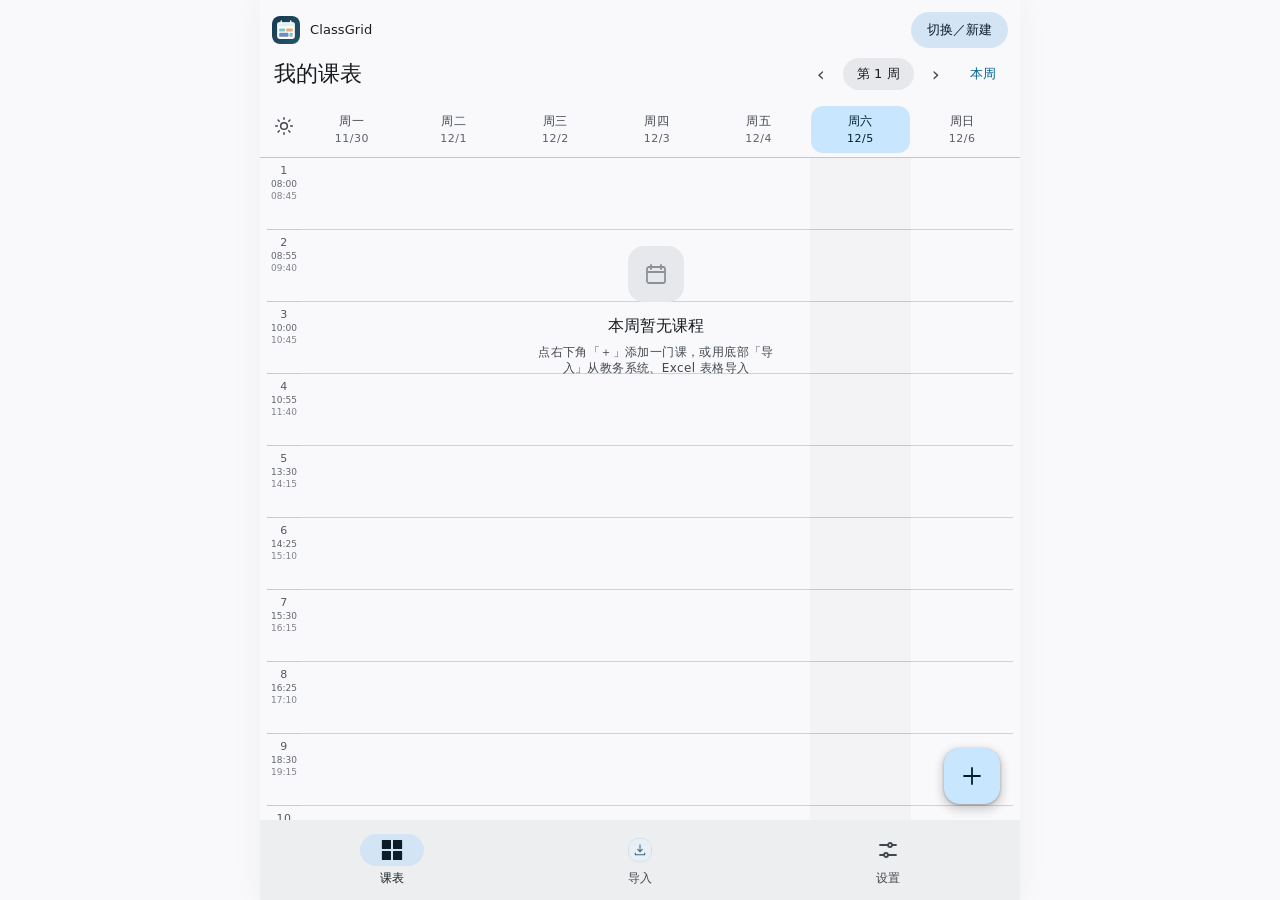
==== commit 1f36a921: "fix: 修复 2.2.0 启动白屏，同版本号替换签名包 - 系统栏接口加保护并延后到界面加载后，异常不再打断首屏 render() - 启动读取版本号加保护；index.html 增加启动兜底提示 " ====
--- a/app/src/main/assets/index.html
+++ b/app/src/main/assets/index.html
@@ -12,6 +12,17 @@
   <div id="app"></div>
   <div id="modal-root"></div>
   <div id="toast" role="status" aria-live="polite"></div>
+  <script>
+  /* 启动兜底：任何脚本异常都直接显示出来，而不是留一个白屏。
+     正常运行时这段不会产生任何可见内容。 */
+  window.addEventListener('error', function (e) {
+    var app = document.getElementById('app');
+    if (!app || app.textContent.trim()) return;
+    app.innerHTML = '<pre style="margin:0;padding:18px;font:12px/1.6 monospace;white-space:pre-wrap;color:#b3261e;background:#fff">'
+      + '启动失败：' + (e.message || '未知错误') + '\n' + (e.filename || '') + ':' + (e.lineno || '')
+      + '</pre>';
+  });
+  </script>
   <script src="model.js"></script>
   <script src="import.js"></script>
   <script src="changelog.js"></script>
--- a/app/src/main/assets/material.css
+++ b/app/src/main/assets/material.css
@@ -1,149 +1,990 @@
-/* Local Material 3 theme. No network fonts or runtime component downloads. */
-:root{--md-primary:#006b9a;--md-on-primary:#fff;--md-container:#cee5ff;--md-on-container:#06324b;--md-surface:#f8f9ff;--md-panel:#eef1f9;--md-raised:#e8edf6;--md-input:#f8f9ff;--md-text:#191c20;--md-muted:#56616c;--md-outline:#c4cbd4;--md-line:#e1e6ee;--md-error:#a83539;--md-danger:#ffdadb;--md-shadow:0 3px 9px #12334a17}
-:root[data-theme=dark]{--md-primary:#8fcdff;--md-on-primary:#00344e;--md-container:#164c6e;--md-on-container:#cee5ff;--md-surface:#111318;--md-panel:#1b2028;--md-raised:#252b35;--md-input:#171c23;--md-text:#e3e5ec;--md-muted:#b4beca;--md-outline:#454f5d;--md-line:#2a333e;--md-error:#ffb3b7;--md-danger:#613138;--md-shadow:0 3px 12px #0003}
+/* ==========================================================================
+   ClassGrid · Material Design 3 theme layer
+   --------------------------------------------------------------------------
+   依据：
+   · Android-MD3-Knowledge 知识库（01-Foundations / 02-Components /
+     05-Design-Tokens / 07-Development-Rules），2026-11 版本
+   · 色板由官方 @material/material-color-utilities（CorePalette + 官方
+     tone 映射）从种子色 #006B9A 生成，浅色与深色各一套
+   · 排版用 M3 15 档 Type Scale 中的 9 档；形状用 M3 十档圆角里的
+     {none 0 / xs 4 / s 8 / m 12 / l 16 / xl 28 / full}
+   · 本文件在 style.css 之后加载，负责把全部视觉替换为 M3 语义角色；
+     结构类（布局、动画、交互）仍由 style.css 提供，不改动
+   ========================================================================== */
+
+/* ------------------------------------------------------------------ 1. Tokens */
+:root{
+  --md-sys-color-primary: #006491;
+  --md-sys-color-on-primary: #ffffff;
+  --md-sys-color-primary-container: #c9e6ff;
+  --md-sys-color-on-primary-container: #001e2f;
+  --md-sys-color-secondary: #4f606e;
+  --md-sys-color-on-secondary: #ffffff;
+  --md-sys-color-secondary-container: #d3e5f5;
+  --md-sys-color-on-secondary-container: #0c1d29;
+  --md-sys-color-tertiary: #64597c;
+  --md-sys-color-on-tertiary: #ffffff;
+  --md-sys-color-tertiary-container: #eaddff;
+  --md-sys-color-on-tertiary-container: #201635;
+  --md-sys-color-error: #ba1a1a;
+  --md-sys-color-on-error: #ffffff;
+  --md-sys-color-error-container: #ffdad6;
+  --md-sys-color-on-error-container: #410002;
+  --md-sys-color-surface: #f9f9fc;
+  --md-sys-color-on-surface: #191c1e;
+  --md-sys-color-surface-variant: #dde3ea;
+  --md-sys-color-on-surface-variant: #41474d;
+  --md-sys-color-outline: #71787e;
+  --md-sys-color-outline-variant: #c1c7ce;
+  --md-sys-color-surface-dim: #d9dadd;
+  --md-sys-color-surface-bright: #f9f9fc;
+  --md-sys-color-surface-container-lowest: #ffffff;
+  --md-sys-color-surface-container-low: #f3f3f6;
+  --md-sys-color-surface-container: #edeef0;
+  --md-sys-color-surface-container-high: #e7e8eb;
+  --md-sys-color-surface-container-highest: #e2e2e5;
+  --md-sys-color-inverse-surface: #2e3133;
+  --md-sys-color-inverse-on-surface: #f0f0f3;
+  --md-sys-color-inverse-primary: #89ceff;
+  --md-sys-color-shadow: #000000;
+  --md-sys-color-scrim: #000000;
+  --md-sys-color-surface-tint: #006491;
+
+  /* M3 shape scale */
+  --md-shape-none:0px; --md-shape-xs:4px; --md-shape-s:8px; --md-shape-m:12px;
+  --md-shape-l:16px; --md-shape-xl:28px; --md-shape-full:999px;
+
+  /* M3 elevation（官方 level1–3 阴影值） */
+  --md-elev-1:0 1px 2px 0 rgba(0,0,0,.30),0 1px 3px 1px rgba(0,0,0,.15);
+  --md-elev-2:0 1px 2px 0 rgba(0,0,0,.30),0 2px 6px 2px rgba(0,0,0,.15);
+  --md-elev-3:0 4px 8px 3px rgba(0,0,0,.15),0 1px 3px 0 rgba(0,0,0,.30);
+
+  /* M3 motion */
+  --md-ease-standard:cubic-bezier(.2,0,0,1);
+  --md-ease-emphasized:cubic-bezier(.05,.7,.1,1);
+  --md-dur-short:150ms; --md-dur-medium:300ms;
+
+  --md-scrim:rgba(0,0,0,.32);
+}
+:root[data-theme=dark]{
+  --md-sys-color-primary: #89ceff;
+  --md-sys-color-on-primary: #00344d;
+  --md-sys-color-primary-container: #004c6e;
+  --md-sys-color-on-primary-container: #c9e6ff;
+  --md-sys-color-secondary: #b7c9d9;
+  --md-sys-color-on-secondary: #21323f;
+  --md-sys-color-secondary-container: #384956;
+  --md-sys-color-on-secondary-container: #d3e5f5;
+  --md-sys-color-tertiary: #cec0e8;
+  --md-sys-color-on-tertiary: #352b4a;
+  --md-sys-color-tertiary-container: #4c4263;
+  --md-sys-color-on-tertiary-container: #eaddff;
+  --md-sys-color-error: #ffb4ab;
+  --md-sys-color-on-error: #690005;
+  --md-sys-color-error-container: #93000a;
+  --md-sys-color-on-error-container: #ffdad6;
+  --md-sys-color-surface: #111416;
+  --md-sys-color-on-surface: #e2e2e5;
+  --md-sys-color-surface-variant: #41474d;
+  --md-sys-color-on-surface-variant: #c1c7ce;
+  --md-sys-color-outline: #8b9197;
+  --md-sys-color-outline-variant: #41474d;
+  --md-sys-color-surface-dim: #111416;
+  --md-sys-color-surface-bright: #37393c;
+  --md-sys-color-surface-container-lowest: #0c0e11;
+  --md-sys-color-surface-container-low: #191c1e;
+  --md-sys-color-surface-container: #1d2022;
+  --md-sys-color-surface-container-high: #282a2d;
+  --md-sys-color-surface-container-highest: #333537;
+  --md-sys-color-inverse-surface: #e2e2e5;
+  --md-sys-color-inverse-on-surface: #2e3133;
+  --md-sys-color-inverse-primary: #006491;
+  --md-sys-color-shadow: #000000;
+  --md-sys-color-scrim: #000000;
+  --md-sys-color-surface-tint: #89ceff;
+  --md-elev-1:0 1px 2px 0 rgba(0,0,0,.45),0 1px 3px 1px rgba(0,0,0,.25);
+  --md-elev-2:0 1px 2px 0 rgba(0,0,0,.45),0 2px 6px 2px rgba(0,0,0,.25);
+  --md-elev-3:0 4px 8px 3px rgba(0,0,0,.25),0 1px 3px 0 rgba(0,0,0,.45);
+  --md-scrim:rgba(0,0,0,.55);
+}
+
+/* 旧变量名一律指向新角色，保证 style.css 里残留的 var() 不失效 */
+:root{
+  --md-primary:var(--md-sys-color-primary);
+  --md-on-primary:var(--md-sys-color-on-primary);
+  --md-container:var(--md-sys-color-primary-container);
+  --md-on-container:var(--md-sys-color-on-primary-container);
+  --md-surface:var(--md-sys-color-surface);
+  --md-panel:var(--md-sys-color-surface-container-low);
+  --md-raised:var(--md-sys-color-surface-container-high);
+  --md-input:var(--md-sys-color-surface-container-high);
+  --md-text:var(--md-sys-color-on-surface);
+  --md-muted:var(--md-sys-color-on-surface-variant);
+  --md-outline:var(--md-sys-color-outline);
+  --md-line:var(--md-sys-color-outline-variant);
+  --md-error:var(--md-sys-color-error);
+  --md-danger:var(--md-sys-color-error-container);
+  --md-shadow:var(--md-elev-1);
+}
+
+/* ---- 23. 兼容层：原样式表中被我整体遗漏的选择器（属性原样搬回） ---- */
 [hidden]{display:none!important}
-:root[data-theme]{background:var(--md-surface);color:var(--md-text);font-family:system-ui,-apple-system,"Noto Sans CJK SC","Microsoft YaHei",sans-serif}
-button,input,select,textarea{font:inherit}button{cursor:pointer;touch-action:manipulation}
-:root[data-theme] .shell,:root[data-theme] .top{background:var(--md-surface);color:var(--md-text)}
-.home-content{flex:1;min-height:0;display:flex;flex-direction:column}.top{padding:18px 18px 12px}.brandtitle{font-size:20px;font-weight:650;letter-spacing:0}.brandmark{width:32px;height:32px;padding:0;border-radius:10px}
-:root[data-theme] .brandtitle,:root[data-theme] .table-name,:root[data-theme] .iconbtn{color:var(--md-text)}
 :root[data-theme] .manage-btn,:root[data-theme] .weekpill{border:0;background:var(--md-panel);color:var(--md-on-container);border-radius:24px;min-height:44px;padding:9px 14px;box-shadow:none}
-.toolbar{padding:0 14px 14px;gap:4px}.table-name{font-size:14px}.weeknav{gap:0}.weeknav .iconbtn{min-width:32px}.weekpill{font-size:13px}
+.toolbar{padding:0 14px 14px;gap:4px}
 :root[data-theme] .todaybtn{min-height:40px;border-radius:22px;background:var(--md-container);color:var(--md-on-container)}
-:root[data-theme] .weekday-row{background:var(--md-surface);border-color:var(--md-line)}
-:root[data-theme] .weekday-row .day,:root[data-theme] .weekday-row .day b{color:var(--md-muted)}
-:root[data-theme] .weekday-row .today b,:root[data-theme] .weekday-row .today span{color:var(--md-primary)}
-:root[data-theme] .theme-switch{color:var(--md-primary);border-color:var(--md-line)}
-:root[data-theme] .grid-scroll{background:var(--md-surface)}
-:root[data-theme] .period-label{color:var(--md-muted);border-color:var(--md-line)}
-:root[data-theme] .slot{border-color:var(--md-line)}
-:root[data-theme] .slot.todaycol{background:color-mix(in srgb,var(--md-container) 23%,transparent)}
-:root[data-theme] .empty-tip{color:var(--md-muted)}
-.grid-scroll{padding-bottom:0}.timetable{padding-bottom:100px}.course-card{border-radius:10px;box-shadow:none}
-.course-card:not(.change-marker) strong,.course-card:not(.change-marker) .course-room,.color-sample{ text-shadow:none }
 :root[data-theme] .bottom{display:grid;grid-template-columns:repeat(3,minmax(0,1fr));height:auto;min-height:80px;padding:8px 16px calc(8px + env(safe-area-inset-bottom));background:var(--md-panel);border:0;gap:0;align-items:center}
-:root[data-theme] .navbtn{flex:1;min-width:0;min-height:60px;gap:3px;color:var(--md-muted);font-size:12px;font-weight:550;border-radius:0;background:transparent}
-:root[data-theme] .navbtn svg{width:64px;height:32px;padding:5px 20px;background:transparent;border:0;border-radius:24px;color:inherit;box-shadow:none}
-:root[data-theme] .navbtn.selected{color:var(--md-text);background:transparent}
-:root[data-theme] .navbtn.selected svg{background:var(--md-container);color:var(--md-on-container)}
-:root[data-theme] .navbtn.action-import:not(.selected) svg{background:transparent;border:0;color:inherit}
-.fab{position:absolute;right:20px;bottom:calc(96px + env(safe-area-inset-bottom));width:56px;height:56px;border:0;border-radius:18px;background:var(--md-container);color:var(--md-on-container);box-shadow:var(--md-shadow);display:grid;place-items:center;z-index:2}
-.fab svg{width:26px;height:26px}.fab:active{background:color-mix(in srgb,var(--md-container) 85%,var(--md-primary))}.shell{position:relative}
-.main-page{flex:1;min-height:0;display:flex;flex-direction:column}.shell:has(.main-page:not([hidden]))>.top{display:none}
-.page-heading{padding:24px 24px 18px;flex:none}.page-heading>span{display:block;color:var(--md-muted);font-size:13px;font-weight:600;margin-bottom:6px}.page-heading h1{font-size:30px;line-height:1.2;letter-spacing:0;margin:0;font-weight:650}
-.page-body{flex:1;min-height:0;padding:8px 20px 20px}.page-actions{display:flex;gap:12px;padding:12px 20px;background:var(--md-surface);border-top:1px solid var(--md-line);flex:none}
-:root[data-theme] .sheet{background:var(--md-panel);color:var(--md-text);border-radius:28px 28px 0 0;box-shadow:var(--md-shadow);max-height:min(92dvh,900px)}
-.sheet-head{padding:26px 24px 18px;min-height:72px;gap:12px}.sheet-head h2{font-size:21px;font-weight:600}.sheet-body{padding:18px 20px;min-height:0}.sheet-actions{padding:14px 20px calc(14px + env(safe-area-inset-bottom));gap:10px}
-.sheet-handle{background:var(--md-outline)!important;width:32px;left:calc(50% - 16px);height:4px}.sheet-back{order:-1}
-:root[data-theme] .sheet-head,:root[data-theme] .sheet-actions,:root[data-theme] .listrow{border-color:var(--md-line)}
-:root[data-theme] .sheet-head h2,:root[data-theme] .section-title,:root[data-theme] .panel-heading,:root[data-theme] .listrow strong{color:var(--md-text)}
+.main-page{flex:1;min-height:0;display:flex;flex-direction:column}
 :root[data-theme] .button{background:var(--md-raised);color:var(--md-on-container);border-radius:24px;min-height:48px;padding:12px 18px;font-size:14px;font-weight:600;box-shadow:none}
-:root[data-theme] .button.primary{background:var(--md-primary);color:var(--md-on-primary)}
-:root[data-theme] .button.danger{background:var(--md-danger);color:var(--md-error)}
-:root[data-theme] .button.small{min-height:40px;font-size:12px;padding:9px 13px}
-:root[data-theme] .field label,:root[data-theme] .label,:root[data-theme] .muted,:root[data-theme] .listrow small,:root[data-theme] .subtle{color:var(--md-muted)}
-.field{gap:7px;margin-bottom:16px}.field label{font-size:12px;font-weight:550}
-:root[data-theme] .field input,:root[data-theme] .field select,:root[data-theme] .field textarea,:root[data-theme] .input,:root[data-theme] .period-row input,:root[data-theme] .panel-card .field input{background:var(--md-input);color:var(--md-text);border:1px solid var(--md-outline);border-radius:12px;min-height:48px;padding:12px;font-size:14px}
-:root[data-theme] .field input:focus,:root[data-theme] .field select:focus,:root[data-theme] .field textarea:focus{border-color:var(--md-primary);box-shadow:0 0 0 1px var(--md-primary)}
-:root[data-theme] .panel-card,:root[data-theme] .session,:root[data-theme] .settings-list,:root[data-theme] .preview-item{background:var(--md-panel);color:var(--md-text);border:0;border-radius:20px}
-.panel-card{padding:18px 16px 5px}.session{padding:16px;margin-bottom:14px}.session-head{margin-bottom:16px}.panel-heading{margin:18px 3px 12px;font-size:14px}
-:root[data-theme] .panel-card .field label,:root[data-theme] .session-head,:root[data-theme] .preview-item span{color:var(--md-muted)}
-:root[data-theme] .settings-link,:root[data-theme] .settings-list button,:root[data-theme] .reminder-switch{color:var(--md-text);border-color:var(--md-line)}
-.settings-list button{min-height:60px!important;padding:0 18px!important;font-size:14px!important}.settings-link{min-height:56px}.settings-panel .version{margin:18px 3px 0}
+.field{gap:7px;margin-bottom:16px}
 :root[data-theme] .settings-tabs,:root[data-theme] .segmented{border:1px solid var(--md-outline);border-radius:28px;padding:3px;background:transparent;gap:0}
-:root[data-theme] .settings-tabs button,:root[data-theme] .segmented label{color:var(--md-muted);min-height:40px;border-radius:24px;font-size:12px}
-:root[data-theme] .settings-tabs button.selected,:root[data-theme] .segmented label:has(input:checked){color:var(--md-on-container);background:var(--md-container);box-shadow:none}
-:root[data-theme] .permission-status,:root[data-theme] .note{background:var(--md-raised);color:var(--md-muted);border-radius:14px;padding:12px;line-height:1.7}
-:root[data-theme] .note.warn{background:var(--md-danger);color:var(--md-error)}
-.reminder-switch{font-size:14px}.reminder-switch input{appearance:none;width:44px;height:26px;border-radius:18px;border:2px solid var(--md-outline);position:relative;background:var(--md-raised)}
-.reminder-switch input:after{content:'';width:16px;height:16px;position:absolute;left:3px;top:3px;border-radius:50%;background:var(--md-muted);transition:transform .2s}.reminder-switch input:checked{background:var(--md-primary);border-color:var(--md-primary)}.reminder-switch input:checked:after{background:var(--md-on-primary);transform:translateX(17px)}
-.permission-actions{margin-top:14px}.reminder-test{margin:0 0 8px}.reminder-test-status:empty{display:none}
-:root[data-theme] .panel-heading svg,:root[data-theme] .settings-link svg,:root[data-theme] .settings-list svg{color:var(--md-primary);width:21px;height:21px}
-:root[data-theme] .import-sources,:root[data-theme] .import-files{background:var(--md-panel);border:0;border-radius:24px}
-:root[data-theme] .import-page .import-source{min-height:88px;background:transparent;color:var(--md-text);padding:16px;border:0}
-:root[data-theme] .import-page .import-source+.import-source,:root[data-theme] .import-page .import-template{border-top:1px solid var(--md-line)}
-:root[data-theme] .import-page .source-icon,:root[data-theme] .source-icon.file,:root[data-theme] .source-icon.globe{width:44px;height:44px;border-radius:16px;background:var(--md-container);color:var(--md-on-container)}
-:root[data-theme] .source-copy small,:root[data-theme] .import-section-label,:root[data-theme] .import-help,:root[data-theme] .version{color:var(--md-muted)}
-.import-page .source-copy strong{font-size:15px}.import-section-label{font-size:13px;font-weight:550;margin:6px 12px 12px}.import-section-label:not(:first-child){margin-top:28px}
-:root[data-theme] .import-page .import-template{background:transparent;color:var(--md-primary);min-height:52px;padding:0 18px;font-size:12px}.import-page .import-help{margin:18px 8px;text-align:left;font-size:12px}
-:root[data-theme] .import-page .import-template{min-height:88px;gap:12px;padding:16px;text-align:left;font-weight:400}
 .import-template .template-copy{display:flex;flex:1;flex-direction:column;gap:5px;min-width:0}
-.import-template .template-copy strong{font-size:14px;font-weight:600;color:var(--md-text)}
-.import-template .template-copy small{font-size:11px;font-weight:400;color:var(--md-muted)}
-.import-template .template-download{display:flex;align-items:center;justify-content:center;gap:7px;flex:none;min-height:44px;border-radius:24px;padding:10px 14px;background:var(--md-container);color:var(--md-on-container);font-size:13px;font-weight:600}
-.import-template .template-download svg{width:18px;height:18px}.import-template .template-download span{font-size:13px!important;font-weight:600!important}
 :root[data-theme] .import-template .template-download{flex:0 0 auto}
-:root[data-theme] .import-template .template-download svg{color:currentColor}
-:root[data-theme] .import-page .import-template:active{background:var(--md-raised);filter:none}
-:root[data-theme] .color-picker{background:transparent}.color-picker-value{align-items:flex-end}.color-sample{height:48px;width:56px}.color-ring{width:48px;height:48px;border:0}.color-ring:before{width:20px;height:20px}
-:root[data-theme] .color-picker-title,:root[data-theme] .color-ring{color:var(--md-text)}
-:root[data-theme] .period-row{border-color:var(--md-line);background:transparent}
-:root[data-theme] .period-row:nth-child(odd){background:var(--md-raised)}
-:root[data-theme] .period-number,:root[data-theme] .period-column-head{color:var(--md-muted)}
-.period-row{gap:6px}.period-row input{padding:9px!important;min-width:0}
-:root[data-theme] .error{color:var(--md-error)}
-:root[data-theme] .update-badge{background:var(--md-container);color:var(--md-on-container)}
-:root[data-theme] .update-browser{color:var(--md-primary)}
-:root[data-theme] .update-head{border-color:var(--md-line)}
-:root[data-theme] .update-list{color:var(--md-text);line-height:1.65;font-size:14px}
-:root[data-theme] #toast{background:var(--md-text);color:var(--md-surface);border-radius:14px}
-.confirm-overlay{position:fixed;inset:0;z-index:10;display:grid;place-items:center;background:#10182066;padding:24px}
-.discard-dialog{width:min(100%,340px);padding:24px;background:var(--md-panel);color:var(--md-text);border-radius:28px;box-shadow:var(--md-shadow)}.discard-dialog h2{font-size:21px;margin:0 0 16px}.discard-dialog p{font-size:14px;color:var(--md-muted);margin-bottom:24px}.discard-dialog .button{padding:12px 10px;font-size:13px}
-:root[data-theme] .iconbtn:active,:root[data-theme] .settings-list button:active,:root[data-theme] .import-source:active{background:var(--md-raised);filter:none}
-button:focus-visible{outline:2px solid var(--md-primary);outline-offset:2px}.sheet-body{scrollbar-width:thin}
-@media(max-width:350px){.top{padding-inline:12px}.brandtitle{font-size:18px}.toolbar{padding-inline:10px}.table-name{max-width:29%}.manage-btn{font-size:11px}.page-heading{padding:20px 18px 16px}.page-body,.sheet-body{padding-inline:14px}.sheet-actions,.page-actions{padding-inline:14px}.settings-tabs button{font-size:11px!important}.fab{right:14px}.source-copy small{font-size:10px}.row{gap:7px}.button{padding-inline:12px!important}}
-@media(prefers-reduced-motion:reduce){*,*:before,*:after{animation:none!important;transition:none!important;scroll-behavior:auto!important}}
-
-/* Form sheets have their own stacking and filled Material fields. */
+.color-ring:before{width:20px;height:20px}
+.period-row{gap:6px}
+/* Form sheets have their own stacking and filled Material fields. */ #modal-root{z-index:20}
+.course-editor-sheet .session-head{min-height:24px;margin-bottom:14px;font-size:13px;line-height:20px}
+.md-control-trigger{display:flex;align-items:center;justify-content:space-between;gap:8px;width:100%;min-width:0;min-height:48px;padding:12px;border:1px solid var(--md-outline);border-radius:12px;background:var(--md-input);color:var(--md-text);font-size:14px;text-align:left;font-weight:400}
+
+/* ------------------------------------------------------- 2. Base / typography */
+[hidden]{display:none!important}
+:root{font-size:14px}
+:root[data-theme]{
+  background:var(--md-sys-color-surface);color:var(--md-sys-color-on-surface);
+  font-family:system-ui,-apple-system,"Noto Sans CJK SC","Source Han Sans SC","Microsoft YaHei",sans-serif;
+  -webkit-font-smoothing:antialiased;
+}
+:root[data-theme] .shell,:root[data-theme] .top{background:var(--md-sys-color-surface);color:var(--md-sys-color-on-surface)}
+::selection{background:var(--md-sys-color-primary-container);color:var(--md-sys-color-on-primary-container)}
+
+.home-content{flex:1;min-height:0;display:flex;flex-direction:column;overflow:hidden}
+/* 底栏固定高度、不参与压缩，滚动区自己吸收剩余高度 */
+:root[data-theme] .bottom{flex:none}
+:root[data-theme] .grid-scroll{flex:1;min-height:0}
+
+/* --------------------------------------------------------- 3. Top app bar 区 */
+/* 两行式 app bar：第一行品牌 + 操作，第二行标题（课表名）+ 周切换 */
+.top{padding:12px 12px 0;min-height:0;align-items:center;flex:none}
+.brand{gap:10px;align-items:center}
+.brandmark{width:28px;height:28px;border-radius:var(--md-shape-s);object-fit:contain}
+.brandtitle{font-size:13px;line-height:18px;font-weight:500;letter-spacing:.1px;color:var(--md-sys-color-on-surface-variant)}
+:root[data-theme] .brandtitle,:root[data-theme] .table-name,:root[data-theme] .iconbtn{color:var(--md-sys-color-on-surface)}
+
+/* 「切换／新建」= M3 tonal button（secondaryContainer + full 圆角） */
+:root[data-theme] .manage-btn{
+  flex:none;border:0;background:var(--md-sys-color-secondary-container);
+  color:var(--md-sys-color-on-secondary-container);
+  border-radius:var(--md-shape-full);min-height:36px;height:36px;padding:0 16px;
+  font-size:13px;line-height:18px;font-weight:500;letter-spacing:.1px;box-shadow:none;
+}
+:root[data-theme] .manage-btn:active{background:color-mix(in srgb,var(--md-sys-color-secondary-container) 82%,var(--md-sys-color-on-secondary-container))}
+:root[data-theme] .manage-btn:active{background:color-mix(in srgb,var(--md-sys-color-secondary-container) 80%,var(--md-sys-color-on-secondary-container))}
+
+/* 第二行：课表名（titleLarge）+ 周切换 */
+.toolbar{padding:6px 12px 8px;gap:8px;align-items:center;flex:none}
+:root[data-theme] .table-name{
+  flex:1;min-width:0;max-width:none;font-size:22px;line-height:28px;font-weight:500;letter-spacing:0;
+  color:var(--md-sys-color-on-surface);padding-left:2px;
+  overflow:hidden;text-overflow:ellipsis;white-space:nowrap;
+}
+.weeknav{gap:2px;align-items:center}
+.weeknav .iconbtn{min-width:40px;width:40px;height:40px;border-radius:var(--md-shape-full);color:var(--md-sys-color-on-surface-variant);font-size:20px}
+.weeknav .iconbtn:active{background:var(--md-sys-color-surface-container-high)}
+:root[data-theme] .weekpill{
+  border:0;background:var(--md-sys-color-surface-container-high);color:var(--md-sys-color-on-surface);
+  border-radius:var(--md-shape-full);min-height:32px;height:32px;padding:0 14px;
+  font-size:13px;line-height:18px;font-weight:500;letter-spacing:.1px;white-space:nowrap;box-shadow:none;
+}
+/* 「本周」= M3 text button */
+:root[data-theme] .todaybtn{
+  border:0;background:transparent;color:var(--md-sys-color-primary);
+  border-radius:var(--md-shape-full);min-height:32px;height:32px;padding:0 12px;
+  font-size:13px;line-height:18px;font-weight:500;letter-spacing:.1px;
+}
+:root[data-theme] .todaybtn:active{background:var(--md-sys-color-primary-container)}
+:root[data-theme] .todaybtn:disabled{color:var(--md-sys-color-on-surface-variant);opacity:.38}
+
+/* ------------------------------------------------------- 4. Weekday header 行 */
+:root[data-theme] .weekday-row{
+  background:var(--md-sys-color-surface);border-top:0;flex:none;
+  border-bottom:1px solid var(--md-sys-color-outline-variant);height:56px;
+}
+:root[data-theme] .weekday-row .day{
+  border-radius:var(--md-shape-m);margin:4px 1px;gap:2px;
+  color:var(--md-sys-color-on-surface-variant);
+}
+:root[data-theme] .weekday-row .day b{
+  font-size:12px;line-height:16px;font-weight:500;letter-spacing:.5px;color:var(--md-sys-color-on-surface-variant);
+}
+:root[data-theme] .weekday-row .day span{
+  font-size:11px;line-height:16px;font-weight:500;letter-spacing:.5px;color:var(--md-sys-color-on-surface-variant);opacity:.85;
+}
+:root[data-theme] .weekday-row .today{background:var(--md-sys-color-primary-container)}
+:root[data-theme] .weekday-row .today b,
+:root[data-theme] .weekday-row .today span{color:var(--md-sys-color-on-primary-container);opacity:1;font-weight:500}
+:root[data-theme] .theme-switch{
+  border:0;border-right:0;color:var(--md-sys-color-on-surface-variant);width:34px;height:48px;
+}
+:root[data-theme] .theme-switch svg{width:20px;height:20px}
+
+/* ------------------------------------------------------------- 5. Timetable */
+:root[data-theme] .grid-scroll{background:var(--md-sys-color-surface)}
+:root[data-theme] .timetable{background:var(--md-sys-color-surface)}
+:root[data-theme] .period-label{
+  color:var(--md-sys-color-on-surface-variant);border-right:0;
+  border-bottom:1px solid var(--md-sys-color-outline-variant);opacity:.9;
+}
+:root[data-theme] .period-label{
+  gap:1px;padding:5px 0 0;justify-content:flex-start;
+}
+:root[data-theme] .period-label b{font-size:11px;line-height:15px;font-weight:500;letter-spacing:.5px}
+:root[data-theme] .period-label small{font-size:9px;line-height:11px;letter-spacing:0;opacity:.92;white-space:nowrap}
+:root[data-theme] .period-label .period-end{opacity:.72}
+
+:root[data-theme] .slot{border-color:var(--md-sys-color-outline-variant);border-right:0;opacity:.75}
+:root[data-theme] .slot.todaycol{background:var(--md-sys-color-surface-container-low);opacity:1}
+:root[data-theme] .empty-tip{
+  color:var(--md-sys-color-on-surface-variant);display:flex;flex-direction:column;align-items:center;
+  gap:6px;top:88px;left:42px;right:10px;padding:0 20px;text-align:center;pointer-events:none;
+}
+:root[data-theme] .empty-tip .empty-title{
+  font-size:16px;line-height:24px;font-weight:500;letter-spacing:.15px;color:var(--md-sys-color-on-surface);
+}
+:root[data-theme] .empty-tip .empty-sub{
+  font-size:12px;line-height:16px;font-weight:400;letter-spacing:.4px;color:var(--md-sys-color-on-surface-variant);max-width:260px;
+}
+:root[data-theme] .empty-tip::before{
+  content:"";width:56px;height:56px;border-radius:var(--md-shape-l);margin-bottom:6px;
+  background:var(--md-sys-color-surface-container-high)
+    center/24px 24px no-repeat
+    url("data:image/svg+xml,%3Csvg xmlns='http://www.w3.org/2000/svg' viewBox='0 0 24 24' fill='none' stroke='%238b9197' stroke-width='1.8' stroke-linecap='round'%3E%3Crect x='3' y='5' width='18' height='16' rx='2'/%3E%3Cpath d='M7 3v4m10-4v4M3 10h18'/%3E%3C/svg%3E");
+}
+:root[data-theme=dark] .empty-tip::before{
+  background-color:var(--md-sys-color-surface-container-high);
+  background-image:url("data:image/svg+xml,%3Csvg xmlns='http://www.w3.org/2000/svg' viewBox='0 0 24 24' fill='none' stroke='%23c1c7ce' stroke-width='1.8' stroke-linecap='round'%3E%3Crect x='3' y='5' width='18' height='16' rx='2'/%3E%3Cpath d='M7 3v4m10-4v4M3 10h18'/%3E%3C/svg%3E");
+}
+
+/* --------------------------------------------------------- 6. Course cards */
+/* 底色与文字由 app.js 按课程色算出「容器色 / 容器上文字」，这里只管几何 */
+.course-card{
+  border-radius:var(--md-shape-s);padding:7px 6px 5px;gap:2px;
+  box-shadow:none;border:0;font-weight:400;
+  transition:transform var(--md-dur-short) var(--md-ease-standard);
+}
+.course-card:active{transform:scale(.985)}
+.course-card strong{
+  font-size:13px;line-height:1.22;font-weight:500;letter-spacing:.1px;
+  text-shadow:none!important;
+}
+.course-card .course-room,
+.course-card>span{
+  font-size:11px;line-height:1.28;letter-spacing:.2px;opacity:.92;text-shadow:none!important;
+}
+.course-card .week-badge{
+  left:6px;right:6px;bottom:5px;padding:1px 0;border-radius:var(--md-shape-xs);
+  border:1px solid currentColor;background:transparent;color:inherit;
+  font-size:9px;line-height:12px;font-weight:500;letter-spacing:.2px;opacity:.75;text-shadow:none;
+}
+.course-card.conflict{outline:2px solid var(--md-sys-color-error);outline-offset:-2px}
+.course-card.change-marker{
+  background:var(--md-sys-color-surface-container-high);color:var(--md-sys-color-on-surface-variant);
+  border:1px dashed var(--md-sys-color-outline);box-shadow:none;
+}
+.course-card.change-marker strong{color:var(--md-sys-color-on-surface);font-weight:500}
+.course-card.change-marker span{color:var(--md-sys-color-on-surface-variant);opacity:1;font-weight:400}
+
+/* --------------------------------------------------- 7. Navigation bar + FAB */
+/* M3 navigation bar：80dp 高、指示器 64×32、图标 24dp、标签 labelMedium */
+:root[data-theme] .bottom{
+  position:relative;
+  display:grid;grid-template-columns:repeat(3,minmax(0,1fr));
+  height:auto;min-height:80px;padding:12px 8px calc(12px + env(safe-area-inset-bottom));
+  background:var(--md-sys-color-surface-container);border:0;gap:0;align-items:start;
+}
+:root[data-theme] .navbtn{
+  flex:1;min-width:0;min-height:56px;gap:4px;border-radius:var(--md-shape-l);padding:0;
+  background:transparent;color:var(--md-sys-color-on-surface-variant);
+  font-size:12px;line-height:16px;font-weight:500;letter-spacing:.5px;
+}
+/* 选中指示器：独立滑块，切换目的地时在三个图标间平移（M3 emphasized 缓动） */
+:root[data-theme] .nav-indicator{
+  position:absolute;left:0;top:0;width:64px;height:32px;border-radius:var(--md-shape-full);
+  background:var(--md-sys-color-secondary-container);pointer-events:none;z-index:0;
+  transform:translate(0,0);will-change:transform;
+  transition:transform 320ms var(--md-ease-emphasized),width 200ms var(--md-ease-standard),height 200ms var(--md-ease-standard);
+}
+:root[data-theme] .navbtn{position:relative;z-index:1}
+/* 图标 24dp，选中时实心图标交叉淡入并轻微放大；按下再放大一点 */
+:root[data-theme] .nav-icon-wrap{
+  display:grid;place-items:center;width:64px;height:32px;flex:none;
+  border-radius:var(--md-shape-full);background:transparent;color:inherit;
+  transition:background-color var(--md-dur-short) var(--md-ease-standard);
+}
+:root[data-theme] .nav-icon-wrap svg{
+  grid-area:1/1;width:24px;height:24px;display:block;
+  transition:opacity 150ms var(--md-ease-standard),transform 220ms var(--md-ease-emphasized);
+}
+:root[data-theme] .navbtn .nav-icon-on{opacity:0;transform:scale(.6)}
+:root[data-theme] .navbtn .nav-icon-off{opacity:1;transform:scale(1)}
+:root[data-theme] .navbtn.selected{color:var(--md-sys-color-on-surface);font-weight:500}
+:root[data-theme] .navbtn.selected .nav-icon-wrap{background:transparent;color:var(--md-sys-color-on-secondary-container)}
+:root[data-theme] .navbtn.selected .nav-icon-on{opacity:1;transform:scale(1.06)}
+:root[data-theme] .navbtn.selected .nav-icon-off{opacity:0;transform:scale(.86)}
+/* 手指按住时图标放大到 1.18，松手回落到选中态，形成“点一下弹一下”的手感 */
+:root[data-theme] .navbtn:active .nav-icon-wrap svg{transform:scale(1.18)}
+:root[data-theme] .navbtn:active .nav-icon-wrap{background:var(--md-sys-color-surface-container-highest)}
+:root[data-theme] .navbtn.action-import:not(.selected) .nav-icon-wrap{background:transparent;border:0;color:inherit}
+:root[data-theme] .navbtn:active .nav-icon-wrap{background:var(--md-sys-color-surface-container-highest)}
+:root[data-theme] .navbtn span{font-size:12px;line-height:16px;letter-spacing:.5px;font-weight:500}
+
+/* M3 FAB：56dp、圆角 16、primaryContainer、elevation-3 */
+.fab{
+  position:absolute;right:16px;bottom:calc(96px + env(safe-area-inset-bottom));
+  width:56px;height:56px;border:0;border-radius:var(--md-shape-l);
+  background:var(--md-sys-color-primary-container);color:var(--md-sys-color-on-primary-container);
+  box-shadow:var(--md-elev-3);display:grid;place-items:center;z-index:2;
+  transition:box-shadow var(--md-dur-short) var(--md-ease-standard),transform var(--md-dur-short) var(--md-ease-standard);bottom:calc(96px + env(safe-area-inset-bottom));display:grid;height:56px;place-items:center;position:absolute;right:20px;width:56px;z-index:2;}
+.fab svg{width:24px;height:24px}
+.fab:active{background:var(--md-sys-color-primary-container);box-shadow:var(--md-elev-1);transform:scale(.96)}
+.shell{position:relative}
+
+/* ------------------------------------------------- 8. Pages（导入 / 设置） */
+.main-page{flex:1;min-height:0;display:flex;flex-direction:column}
+.shell:has(.main-page:not([hidden]))>.top{display:none}
+.page-heading{padding:20px 16px 12px;flex:none}
+.page-heading>span{
+  display:block;color:var(--md-sys-color-on-surface-variant);font-size:12px;line-height:16px;
+  font-weight:500;letter-spacing:.5px;margin-bottom:2px;
+}
+.page-heading h1{font-size:28px;line-height:36px;letter-spacing:0;margin:0;font-weight:400;color:var(--md-sys-color-on-surface)}
+.page-body{flex:1;min-height:0;padding:8px 16px 24px}
+.page-actions{
+  display:flex;gap:12px;padding:12px 16px calc(12px + env(safe-area-inset-bottom));
+  background:var(--md-sys-color-surface);border-top:1px solid var(--md-sys-color-outline-variant);flex:none;
+}
+
+/* ------------------------------------------------------------- 9. Sheets */
+:root[data-theme] .overlay{background:var(--md-scrim)}
+:root[data-theme] .sheet{
+  background:var(--md-sys-color-surface-container-low);color:var(--md-sys-color-on-surface);
+  border-radius:var(--md-shape-xl) var(--md-shape-xl) 0 0;box-shadow:var(--md-elev-2);
+  max-height:min(92dvh,900px);
+}
+.sheet-head{padding:24px 24px 10px;min-height:0;gap:8px;align-items:center;justify-content:flex-start}
+.sheet-head h2{font-size:22px;line-height:28px;font-weight:500;letter-spacing:0;color:var(--md-sys-color-on-surface);flex:1;min-width:0;text-align:left}
+.sheet-body{padding:8px 24px 20px;min-height:0}
+.sheet-actions{
+  padding:12px 24px calc(16px + env(safe-area-inset-bottom));gap:8px;
+  border-top:1px solid var(--md-sys-color-outline-variant);
+}
+.sheet-handle{background:var(--md-sys-color-on-surface-variant)!important;opacity:.4;width:32px;left:calc(50% - 16px);height:4px;border-radius:var(--md-shape-full)}
+.sheet-back{order:-1;margin-left:-8px}
+.sheet-head .sheet-back+h2{margin-left:0}
+:root[data-theme] .sheet-head,:root[data-theme] .sheet-actions,:root[data-theme] .listrow{border-color:var(--md-sys-color-outline-variant)}
+:root[data-theme] .sheet-head h2,:root[data-theme] .section-title,
+:root[data-theme] .panel-heading,:root[data-theme] .listrow strong{color:var(--md-sys-color-on-surface)}
+
+/* ---------------------------------------------------------- 10. Buttons */
+:root[data-theme] .button{
+  background:var(--md-sys-color-secondary-container);color:var(--md-sys-color-on-secondary-container);
+  border-radius:var(--md-shape-full);min-height:40px;height:auto;padding:10px 24px;
+  font-size:14px;line-height:20px;font-weight:500;letter-spacing:.1px;box-shadow:none;
+}
+:root[data-theme] .button.primary{background:var(--md-sys-color-primary);color:var(--md-sys-color-on-primary)}
+:root[data-theme] .button.danger{background:var(--md-sys-color-error-container);color:var(--md-sys-color-on-error-container)}
+:root[data-theme] .button.small{
+  min-height:32px;padding:6px 14px;font-size:12px;line-height:16px;font-weight:500;
+  background:transparent;color:var(--md-sys-color-primary);border:1px solid var(--md-sys-color-outline);
+}
+:root[data-theme] .button.small:active{background:var(--md-sys-color-primary-container)}
+:root[data-theme] .iconbtn{
+  min-width:40px;min-height:40px;width:40px;height:40px;border-radius:var(--md-shape-full);
+  color:var(--md-sys-color-on-surface-variant);
+}
+:root[data-theme] .iconbtn:active{background:var(--md-sys-color-surface-container-high)}
+
+/* --------------------------------------------------- 11. Texts & labels */
+:root[data-theme] .field label,
+:root[data-theme] .label,
+:root[data-theme] .muted,
+:root[data-theme] .listrow small,
+:root[data-theme] .subtle{color:var(--md-sys-color-on-surface-variant)}
+.section-title{
+  font-size:14px;line-height:20px;font-weight:500;letter-spacing:.1px;
+  color:var(--md-sys-color-on-surface-variant);margin:20px 0 8px;
+}
+.muted{font-size:12px;line-height:16px;letter-spacing:.4px}
+
+/* -------------------------------------------- 12. Filled / outlined fields */
+.field{gap:6px;margin-bottom:16px}
+.field label{font-size:12px;line-height:16px;font-weight:500;letter-spacing:.5px}
+:root[data-theme] .field input,
+:root[data-theme] .field select,
+:root[data-theme] .field textarea,
+:root[data-theme] .input,
+:root[data-theme] .period-row input,
+:root[data-theme] .panel-card .field input{
+  background:var(--md-sys-color-surface-container-lowest);color:var(--md-sys-color-on-surface);
+  border:1px solid var(--md-sys-color-outline);border-radius:var(--md-shape-xs);
+  min-height:52px;padding:14px 16px;font-size:16px;line-height:24px;letter-spacing:.5px;
+}
+:root[data-theme] .field input::placeholder,
+:root[data-theme] .field textarea::placeholder{color:var(--md-sys-color-on-surface-variant);opacity:.7}
+:root[data-theme] .field input:focus,
+:root[data-theme] .field select:focus,
+:root[data-theme] .field textarea:focus{
+  border-color:var(--md-sys-color-primary);box-shadow:inset 0 0 0 1px var(--md-sys-color-primary);outline:none;
+}
+:root[data-theme] .field select{appearance:none;background-image:none}
+
+/* -------------------------------------------------- 13. Panels / lists */
+:root[data-theme] .panel-card,
+:root[data-theme] .session,
+:root[data-theme] .settings-list,
+:root[data-theme] .preview-item{
+  background:var(--md-sys-color-surface-container-low);color:var(--md-sys-color-on-surface);
+  border:1px solid var(--md-sys-color-outline-variant);border-radius:var(--md-shape-l);
+}
+.panel-card{padding:16px 16px 4px}
+.session{padding:16px;margin-bottom:12px}
+.session-head{margin-bottom:12px;font-size:12px;line-height:16px;font-weight:500;letter-spacing:.5px;color:var(--md-sys-color-on-surface-variant)}
+.panel-heading{
+  margin:20px 4px 8px;font-size:14px;line-height:20px;font-weight:500;letter-spacing:.1px;
+  color:var(--md-sys-color-on-surface-variant);
+}
+.panel-heading:first-child{margin-top:0}
+:root[data-theme] .panel-heading svg,
+:root[data-theme] .settings-link svg,
+:root[data-theme] .settings-list svg{color:var(--md-sys-color-primary);width:20px;height:20px}
+:root[data-theme] .panel-card .field label,
+:root[data-theme] .session-head,
+:root[data-theme] .preview-item span{color:var(--md-sys-color-on-surface-variant)}
+:root[data-theme] .settings-link,
+:root[data-theme] .settings-list button,
+:root[data-theme] .reminder-switch{color:var(--md-sys-color-on-surface);border-color:var(--md-sys-color-outline-variant)}
+.settings-list{border-radius:var(--md-shape-l);overflow:hidden;border:1px solid var(--md-sys-color-outline-variant)}
+.settings-list button{
+  min-height:56px!important;padding:0 16px!important;font-size:14px!important;line-height:20px!important;
+  font-weight:500!important;letter-spacing:.1px;background:transparent;
+}
+.settings-list button+button{border-top:1px solid var(--md-sys-color-outline-variant)}
+.settings-list button:active{background:var(--md-sys-color-surface-container-high)}
+.settings-list button b{color:var(--md-sys-color-on-surface-variant);font-size:18px;font-weight:400}
+.settings-link{min-height:52px;font-size:14px;line-height:20px;font-weight:500;letter-spacing:.1px;border-top:1px solid var(--md-sys-color-outline-variant);margin-top:4px;padding-top:4px}
+.settings-panel .version{margin:20px 4px 0;text-align:left;font-size:11px;line-height:16px;letter-spacing:.5px;color:var(--md-sys-color-on-surface-variant)}
+
+/* M3 switch（轨道 + 滑块），关闭态 surfaceContainerHighest / outline */
+.reminder-switch{font-size:14px;line-height:20px;font-weight:500;letter-spacing:.1px;min-height:48px}
+.reminder-switch input{
+  appearance:none;width:52px;height:32px;border-radius:var(--md-shape-full);
+  border:2px solid var(--md-sys-color-outline);background:var(--md-sys-color-surface-container-highest);
+  position:relative;transition:background-color var(--md-dur-short) var(--md-ease-standard),border-color var(--md-dur-short) var(--md-ease-standard);
+}
+.reminder-switch input:after{
+  content:'';width:16px;height:16px;position:absolute;left:4px;top:6px;border-radius:50%;
+  background:var(--md-sys-color-outline);transition:transform var(--md-dur-medium) var(--md-ease-emphasized),background-color var(--md-dur-short) linear,width var(--md-dur-short) linear,height var(--md-dur-short) linear;
+}
+.reminder-switch input:checked{background:var(--md-sys-color-primary);border-color:var(--md-sys-color-primary)}
+.reminder-switch input:checked:after{
+  background:var(--md-sys-color-on-primary);width:24px;height:24px;left:2px;top:2px;transform:translateX(20px);
+}
+:root[data-theme] .permission-status,
+:root[data-theme] .note{
+  background:var(--md-sys-color-surface-container-high);color:var(--md-sys-color-on-surface-variant);
+  border-radius:var(--md-shape-m);padding:12px 14px;line-height:1.6;
+  font-size:12px;letter-spacing:.4px;
+}
+:root[data-theme] .note.warn{background:var(--md-sys-color-error-container);color:var(--md-sys-color-on-error-container)}
+.permission-actions{margin-top:12px}
+
+/* 分段按钮：容器底色 + 选中胶囊，不用描边（描边叠圆角会出高光边） */
+:root[data-theme] .settings-tabs,
+:root[data-theme] .segmented{
+  border:0;border-radius:var(--md-shape-full);
+  padding:3px;background:var(--md-sys-color-surface-container-high);gap:2px;
+}
+:root[data-theme] .settings-tabs button,
+:root[data-theme] .segmented label{
+  color:var(--md-sys-color-on-surface-variant);min-height:36px;border-radius:var(--md-shape-full);
+  font-size:12px;line-height:16px;font-weight:500;letter-spacing:.5px;background:transparent;
+  border:0;transition:background-color 150ms var(--md-ease-standard),color 150ms var(--md-ease-standard);
+}
+:root[data-theme] .settings-tabs button.selected,
+:root[data-theme] .segmented label:has(input:checked){
+  color:var(--md-sys-color-on-secondary-container);background:var(--md-sys-color-secondary-container);
+  box-shadow:none;border:0;
+}
+:root[data-theme] .settings-tabs button+button,
+:root[data-theme] .segmented label+label{border-left:0}
+
+/* -------------------------------------------------------- 14. Import page */
+:root[data-theme] .import-sources,
+:root[data-theme] .import-files{
+  background:var(--md-sys-color-surface-container-low);border:1px solid var(--md-sys-color-outline-variant);
+  border-radius:var(--md-shape-l);overflow:hidden;
+}
+:root[data-theme] .import-page .import-source{
+  min-height:72px;background:transparent;color:var(--md-sys-color-on-surface);padding:16px;border:0;
+}
+:root[data-theme] .import-page .import-source:active{background:var(--md-sys-color-surface-container-high)}
+:root[data-theme] .import-page .import-source+.import-source,
+:root[data-theme] .import-page .import-template{border-top:1px solid var(--md-sys-color-outline-variant)}
+:root[data-theme] .import-page .source-icon,
+:root[data-theme] .source-icon.file,
+:root[data-theme] .source-icon.globe{
+  width:44px;height:44px;border-radius:var(--md-shape-m);
+  background:var(--md-sys-color-primary-container);color:var(--md-sys-color-on-primary-container);
+}
+:root[data-theme] .source-copy strong{font-size:14px;line-height:20px;font-weight:500;letter-spacing:.1px}
+:root[data-theme] .source-copy small,
+:root[data-theme] .import-section-label,
+:root[data-theme] .import-help,
+:root[data-theme] .version{color:var(--md-sys-color-on-surface-variant)}
+.import-section-label{font-size:12px;line-height:16px;font-weight:500;letter-spacing:.5px;margin:8px 4px 10px}
+.import-section-label:not(:first-child){margin-top:24px}
+:root[data-theme] .import-page .import-template{
+  background:transparent;color:var(--md-sys-color-primary);min-height:72px;padding:14px 16px;
+  font-size:12px;line-height:16px;gap:12px;text-align:left;font-weight:400;
+}
+.import-template .template-copy strong{font-size:14px;line-height:20px;font-weight:500;color:var(--md-sys-color-on-surface)}
+.import-template .template-copy small{font-size:12px;line-height:16px;letter-spacing:.4px;color:var(--md-sys-color-on-surface-variant)}
+.import-template .template-download{
+  display:flex;align-items:center;justify-content:center;gap:8px;flex:none;min-height:36px;
+  border-radius:var(--md-shape-full);padding:8px 16px;
+  background:var(--md-sys-color-secondary-container);color:var(--md-sys-color-on-secondary-container);
+  font-size:13px;line-height:18px;font-weight:500;
+}
+.import-template .template-download svg{width:18px;height:18px}
+.import-template .template-download span{font-size:13px!important;font-weight:500!important;letter-spacing:.1px}
+:root[data-theme] .import-page .import-help{margin:16px 4px 0;text-align:left;font-size:11px;line-height:16px;letter-spacing:.5px}
+
+/* ------------------------------------------------- 15. Editors / previews */
+:root[data-theme] .course-editor-sheet{background:var(--md-sys-color-surface-container-low)}
+.course-editor-sheet .sheet-head{padding:24px 24px 8px;min-height:0;border-bottom:0}
+.course-editor-sheet .sheet-head h2{font-size:22px;line-height:28px;font-weight:500}
+.course-editor-sheet .sheet-body{padding-top:4px;padding-bottom:20px}
+.course-basics{gap:16px;margin:0 0 24px;display:flex;flex-direction:column;}
+.course-name-row{grid-template-columns:minmax(0,1fr) 52px;gap:10px;align-items:center;display:grid;}
+.course-editor-sheet #course-form .field{position:relative;gap:0;margin:0 0 16px;min-width:0}
+.course-editor-sheet #course-form .field>label{
+  position:absolute;top:10px;left:16px;right:12px;font-size:11px;line-height:16px;
+  font-weight:500;letter-spacing:.5px;color:var(--md-sys-color-on-surface-variant);
+  pointer-events:none;z-index:1;overflow:hidden;white-space:nowrap;
+  transition:top var(--md-dur-short) var(--md-ease-standard),
+             font-size var(--md-dur-short) var(--md-ease-standard),
+             color var(--md-dur-short) var(--md-ease-standard);
+}
+/* 空值且未聚焦：label 落回输入框中部（M3 filled field 空态） */
+.course-editor-sheet #course-form .field.is-empty>label{
+  top:16px;font-size:16px;line-height:24px;letter-spacing:.5px;font-weight:400;
+}
+:root[data-theme] .course-editor-sheet #course-form .field>input,
+:root[data-theme] .course-editor-sheet #course-form .field>select,
+:root[data-theme] .course-editor-sheet #course-form .session .field>input,
+:root[data-theme] .course-editor-sheet #course-form .session .field>select,
+:root[data-theme] .course-editor-sheet #course-form .field>.md-control-trigger{
+  height:56px;min-height:56px;padding:24px 16px 6px;
+  border:0;border-bottom:1px solid var(--md-sys-color-outline);
+  border-radius:var(--md-shape-xs) var(--md-shape-xs) 0 0;
+  background:var(--md-sys-color-surface-container-highest);color:var(--md-sys-color-on-surface);
+  font-size:16px;line-height:24px;letter-spacing:.5px;
+}
+:root[data-theme] .course-editor-sheet #course-form .field>input:focus,
+:root[data-theme] .course-editor-sheet #course-form .field>select:focus,
+:root[data-theme] .course-editor-sheet #course-form .field>.md-control-trigger[aria-expanded=true]{
+  box-shadow:inset 0 -2px 0 var(--md-sys-color-primary);border-bottom-color:var(--md-sys-color-primary);
+}
+.course-editor-sheet .course-name-row .color-ring{
+  width:48px;height:48px;min-height:48px;padding:3px;align-self:center;box-shadow:none;
+  border:1px solid var(--md-sys-color-outline-variant);
+}
+.course-editor-sheet .course-name-row .color-ring span{border:3px solid var(--md-sys-color-surface-container-low);box-shadow:none}
+.course-time-heading{gap:8px;margin:0 0 12px;font-size:14px;line-height:20px;font-weight:500;letter-spacing:.1px;align-items:center;display:flex;}
+.course-time-heading svg{width:20px;height:20px;color:var(--md-sys-color-primary)}
+:root[data-theme] .course-editor-sheet .session{
+  padding:16px 16px 0;border:1px solid var(--md-sys-color-outline-variant);border-radius:var(--md-shape-l);
+  background:var(--md-sys-color-surface-container);margin:0 0 12px;
+}
+.course-editor-sheet .session .row{gap:12px}
+:root[data-theme] .course-editor-sheet .session-head .button{
+  background:transparent;color:var(--md-sys-color-error);min-height:32px;padding:6px 12px;font-size:12px;border:0;
+}
+:root[data-theme] .course-editor-sheet .add-session-button{
+  width:100%;display:flex;align-items:center;justify-content:center;gap:8px;
+  border:1px solid var(--md-sys-color-outline);background:transparent;color:var(--md-sys-color-primary);
+  min-height:40px;font-size:14px;line-height:20px;font-weight:500;letter-spacing:.1px;border-radius:var(--md-shape-full);
+}
+.add-session-button svg{width:18px;height:18px}
+.course-editor-sheet .sheet-actions .button{min-height:40px;font-size:14px;line-height:20px}
+
+/* 颜色选择器 */
+:root[data-theme] .color-picker{background:transparent}
+.color-picker-title{font-size:12px;line-height:16px;font-weight:500;letter-spacing:.5px;color:var(--md-sys-color-on-surface-variant);margin-bottom:12px}
+.color-field{border-radius:var(--md-shape-m)}
+.color-sample{height:52px;width:60px;border-radius:var(--md-shape-m);border:1px solid var(--md-sys-color-outline-variant)}
+.color-picker-value{align-items:flex-end}
+
+/* 周期 / 节次编辑 */
+:root[data-theme] .period-row{border-color:var(--md-sys-color-outline-variant);background:transparent}
+:root[data-theme] .period-row:nth-child(odd){background:var(--md-sys-color-surface-container)}
+:root[data-theme] .period-number,
+:root[data-theme] .period-column-head{color:var(--md-sys-color-on-surface-variant);font-weight:500;letter-spacing:.5px}
+.period-row input{min-height:44px;padding:10px 8px!important;font-size:13px;line-height:18px;text-align:center;min-width:0;}
+.period-column-head{font-size:12px;line-height:16px}
+
+/* 预览条目 */
+.preview-item{border-left:4px solid var(--md-sys-color-primary);padding:12px 14px}
+.preview-item strong{font-size:14px;line-height:20px;font-weight:500}
+.preview-item span{font-size:12px;line-height:16px;letter-spacing:.4px;color:var(--md-sys-color-on-surface-variant)}
+
+/* 带背景的课表 */
+.grid-scroll.has-background .slot{background:rgba(255,255,255,.04)}
+:root[data-theme] .grid-scroll.has-background .period-label{background:rgba(255,255,255,.55);color:var(--md-sys-color-on-surface)}
+:root[data-theme] .grid-scroll.has-background .slot.todaycol{background:rgba(0,100,145,.10)}
+:root[data-theme] .grid-scroll.has-background .empty-tip{background:rgba(255,255,255,.85);border-radius:var(--md-shape-s);padding:10px 12px}
+
+/* ------------------------------------------------ 16. Picker（选择器） */
+.md-control-trigger{
+  display:flex;align-items:center;justify-content:space-between;gap:8px;width:100%;min-width:0;
+  min-height:52px;padding:14px 16px;border:1px solid var(--md-sys-color-outline);
+  border-radius:var(--md-shape-xs);background:var(--md-sys-color-surface-container-lowest);
+  color:var(--md-sys-color-on-surface);font-size:16px;line-height:24px;text-align:left;font-weight:400;
+}
+.md-control-trigger svg{width:20px;height:20px;flex:none;color:var(--md-sys-color-on-surface-variant)}
+.md-control-value{min-width:0;white-space:nowrap;overflow:hidden;text-overflow:ellipsis}
+.md-control-trigger:focus-visible,
+.md-control-trigger[aria-expanded=true]{outline:2px solid var(--md-sys-color-primary);outline-offset:-1px}
+.period-row .md-control-trigger{padding:10px 8px;justify-content:center;font-size:13px;min-height:44px;border-radius:var(--md-shape-xs)}
+.period-row .md-control-trigger svg{width:14px;height:14px}
+.md-picker-overlay{background:var(--md-scrim);align-items:center;display:flex;inset:0;justify-content:center;position:fixed;z-index:50;}
+.md-picker-dialog{
+  background:var(--md-sys-color-surface-container-high);color:var(--md-sys-color-on-surface);
+  border-radius:var(--md-shape-xl);padding:24px 0 12px;box-shadow:var(--md-elev-3);display:flex;flex-direction:column;max-height:calc(100dvh - 48px);overflow:hidden;width:min(100%,352px);}
+.md-picker-dialog h2{font-size:22px;line-height:28px;font-weight:400;letter-spacing:0;padding:0 24px 16px;color:var(--md-sys-color-on-surface)}
+.md-choice-list{padding:0 12px}
+.md-choice{
+  display:flex;align-items:center;justify-content:space-between;width:100%;
+  border:0;background:transparent;text-align:left;
+  min-height:56px;gap:16px;padding:14px 16px;border-radius:var(--md-shape-s);
+  color:var(--md-sys-color-on-surface);font-size:16px;line-height:24px;font-weight:400;letter-spacing:.5px;align-items:center;display:flex;justify-content:space-between;width:100%;}
+.md-choice.chosen{background:var(--md-sys-color-secondary-container);color:var(--md-sys-color-on-secondary-container)}
+.md-choice:active{background:var(--md-sys-color-surface-container-highest)}
+.md-radio{width:20px;height:20px;flex:none;border:2px solid var(--md-sys-color-on-surface-variant);border-radius:50%}
+.chosen .md-radio{border-color:var(--md-sys-color-primary)}
+.chosen .md-radio:after{background:var(--md-sys-color-primary);height:10px;width:10px;}
+.md-picker-actions{padding:12px 20px 0;gap:8px;display:flex;flex:none;justify-content:flex-end;}
+.md-dialog-button{
+  border:0;border-radius:var(--md-shape-full);background:transparent;color:var(--md-sys-color-primary);
+  min-height:40px;padding:10px 24px;font-size:14px;line-height:20px;font-weight:500;letter-spacing:.1px;
+}
+.md-dialog-button.primary{background:var(--md-sys-color-primary);color:var(--md-sys-color-on-primary)}
+.md-calendar-selected{padding:0 24px 12px;font-size:24px;line-height:32px;font-weight:400;color:var(--md-sys-color-on-surface)}
+.md-calendar-nav{padding:0 16px 8px;gap:8px;align-items:center;display:flex;justify-content:space-between;}
+.md-calendar-nav button{min-width:40px;min-height:40px;border-radius:var(--md-shape-full);color:var(--md-sys-color-on-surface);display:grid;place-items:center;}
+.md-calendar-nav .md-month-title{font-size:14px;line-height:20px;font-weight:500;letter-spacing:.1px}
+.md-calendar-grid{padding:0 16px;gap:2px;display:grid;grid-template-columns:repeat(7,minmax(0,1fr));}
+.md-calendar-grid .md-weekday{color:var(--md-sys-color-on-surface-variant);font-size:11px;line-height:16px;font-weight:500;letter-spacing:.5px}
+.md-calendar-grid button{border-radius:var(--md-shape-full);color:var(--md-sys-color-on-surface);font-size:13px}
+.md-calendar-grid button.is-today{border-color:var(--md-sys-color-primary)}
+.md-calendar-grid button.chosen{background:var(--md-sys-color-primary);color:var(--md-sys-color-on-primary)}
+.md-month-grid{gap:8px;padding:8px 24px;display:grid;grid-template-columns:repeat(3,minmax(0,1fr));}
+.md-month-grid button{
+  min-height:44px;border:1px solid var(--md-sys-color-outline);border-radius:var(--md-shape-full);
+  background:transparent;color:var(--md-sys-color-on-surface);font-size:14px;font-weight:500;
+}
+.md-month-grid button.chosen{background:var(--md-sys-color-secondary-container);color:var(--md-sys-color-on-secondary-container);border-color:transparent}
+.md-time-fields{padding:0 24px;gap:12px;align-items:flex-end;display:flex;}
+.md-time-fields label{display:flex;flex:1;min-width:0;flex-direction:column;gap:8px}
+.md-time-fields input{width:100%}
+.md-radio{display:grid;place-items:center;width:20px;height:20px;flex:none;border:2px solid var(--md-sys-color-on-surface-variant);border-radius:50%}
+.md-time-fields label{color:var(--md-sys-color-on-surface-variant);font-size:12px;line-height:16px;font-weight:500;letter-spacing:.5px;gap:6px;display:flex;flex-direction:column;flex:1;min-width:0;}
+.md-time-fields input{
+  height:80px;border:1px solid var(--md-sys-color-outline);border-radius:var(--md-shape-m);
+  background:var(--md-sys-color-surface-container-lowest);color:var(--md-sys-color-on-surface);
+  font-size:38px;line-height:1.2;padding:8px;width:100%;}
+.md-time-fields input:focus{border-color:var(--md-sys-color-primary);box-shadow:inset 0 0 0 1px var(--md-sys-color-primary);background:var(--md-sys-color-surface-container-lowest);color:var(--md-sys-color-on-surface)}
+.md-time-colon{color:var(--md-sys-color-on-surface);font-size:36px;line-height:80px}
+.md-time-hint{color:var(--md-sys-color-on-surface-variant);font-size:12px;line-height:16px;letter-spacing:.4px;margin:14px 24px 0}
+
+/* --------------------------------------------- 17. Dialog / toast / misc */
+body.dialog-open .fab,body.picker-open .fab{visibility:hidden;pointer-events:none}
+.confirm-overlay{background:var(--md-scrim);display:grid;inset:0;place-items:center;position:fixed;}
+.discard-dialog{
+  width:min(100%,320px);padding:24px;background:var(--md-sys-color-surface-container-high);
+  color:var(--md-sys-color-on-surface);border-radius:var(--md-shape-xl);box-shadow:var(--md-elev-3);
+}
+.discard-dialog h2{font-size:22px;line-height:28px;font-weight:400;margin:0 0 16px;color:var(--md-sys-color-on-surface)}
+.discard-dialog p{font-size:14px;line-height:20px;letter-spacing:.2px;color:var(--md-sys-color-on-surface-variant);margin-bottom:24px}
+.discard-dialog .button{padding:10px 12px;font-size:13px;min-height:40px}
+:root[data-theme] #toast{
+  background:var(--md-sys-color-inverse-surface);color:var(--md-sys-color-inverse-on-surface);
+  border-radius:var(--md-shape-xs);font-size:14px;line-height:20px;letter-spacing:.2px;
+  padding:14px 16px;box-shadow:var(--md-elev-3);
+}
+:root[data-theme] .error{color:var(--md-sys-color-error);font-size:12px;line-height:16px}
+:root[data-theme] .current-chip{
+  background:var(--md-sys-color-primary-container);color:var(--md-sys-color-on-primary-container);
+  border-radius:var(--md-shape-s);min-height:28px;padding:0 10px;font-size:12px;line-height:16px;font-weight:500;letter-spacing:.5px;
+}
+:root[data-theme] .update-badge{background:var(--md-sys-color-primary-container);color:var(--md-sys-color-on-primary-container);border-radius:var(--md-shape-s);font-size:13px;font-weight:500}
+:root[data-theme] .update-browser{color:var(--md-sys-color-primary);font-size:13px;font-weight:500}
+:root[data-theme] .update-head{border-color:var(--md-sys-color-outline-variant)}
+:root[data-theme] .update-list{color:var(--md-sys-color-on-surface);line-height:1.6;font-size:14px;letter-spacing:.2px}
+.update-list li::marker{color:var(--md-sys-color-primary)}
+.update-title{font-size:12px;line-height:16px;font-weight:500;letter-spacing:.5px;color:var(--md-sys-color-on-surface-variant)}
+.update-track{background:var(--md-sys-color-surface-container-highest);height:4px;border-radius:var(--md-shape-full)}
+.update-track>div{background:var(--md-sys-color-primary);border-radius:inherit}
+.background-preview{
+  border:1px dashed var(--md-sys-color-outline);border-radius:var(--md-shape-m);
+  background:var(--md-sys-color-surface-container);color:var(--md-sys-color-on-surface-variant);
+  font-size:12px;letter-spacing:.4px;
+}
+.fade-label{color:var(--md-sys-color-on-surface-variant);font-size:12px;line-height:16px;font-weight:500;letter-spacing:.5px}
+#background-fade{accent-color:var(--md-sys-color-primary)}
+:root[data-theme] #background-fade{accent-color:var(--md-sys-color-primary)}
+.changelog-entry .update-list{font-size:13px;line-height:1.6}
+.listrow{padding:14px 0;gap:12px;border-bottom:1px solid var(--md-sys-color-outline-variant)}
+.listrow strong{font-size:16px;line-height:24px;font-weight:500;letter-spacing:.15px}
+.listrow small{font-size:12px;line-height:16px;letter-spacing:.4px;color:var(--md-sys-color-on-surface-variant);margin-top:2px}
+.option-row{gap:12px}
+.swatch{border-radius:var(--md-shape-s)}
+.swatch.selected{outline:2px solid var(--md-sys-color-primary);outline-offset:2px}
+.note{margin-bottom:16px}
+.warn{background:var(--md-sys-color-error-container)!important;color:var(--md-sys-color-on-error-container)!important}
+
+/* ------------------------------------------------- 18. Focus & motion */
+button:focus-visible,
+input:focus-visible,
+select:focus-visible,
+textarea:focus-visible,
+[role=tab]:focus-visible{outline:2px solid var(--md-sys-color-primary);outline-offset:2px}
+.button,.iconbtn,.navbtn,.todaybtn,.weekpill,.manage-btn,.course-card{
+  transition:background-color var(--md-dur-short) var(--md-ease-standard),
+             color var(--md-dur-short) var(--md-ease-standard),
+             box-shadow var(--md-dur-short) var(--md-ease-standard),
+             transform var(--md-dur-short) var(--md-ease-standard);
+}
+.button:active,.iconbtn:active,.navbtn:active,.todaybtn:active,.weekpill:active,.table-select:active,.manage-btn:active{transform:none;filter:none}
+@media(prefers-reduced-motion:reduce){
+  *,*:before,*:after{animation-duration:.01ms!important;transition-duration:.01ms!important}
+}
+
+/* --------------------------------- 19. 旧 style.css 深色规则统一接管 */
+:root[data-theme=dark]{color-scheme:dark;background:var(--md-sys-color-surface);color:var(--md-sys-color-on-surface)}
+:root[data-theme=dark] .shell,
+:root[data-theme=dark] .top,
+:root[data-theme=dark] .home-content{background:var(--md-sys-color-surface);color:var(--md-sys-color-on-surface)}
+:root[data-theme=dark] .brandtitle{color:var(--md-sys-color-on-surface-variant)}
+:root[data-theme=dark] .brandtitle,
+:root[data-theme=dark] .table-name,
+:root[data-theme=dark] .iconbtn{color:var(--md-sys-color-on-surface)}
+:root[data-theme=dark] .manage-btn{background:var(--md-sys-color-secondary-container);border-color:transparent;color:var(--md-sys-color-on-secondary-container)}
+:root[data-theme=dark] .weekpill{background:var(--md-sys-color-surface-container-high);color:var(--md-sys-color-on-surface);border-color:transparent}
+:root[data-theme=dark] .todaybtn{background:transparent;color:var(--md-sys-color-primary)}
+:root[data-theme=dark] .weekday-row{background:var(--md-sys-color-surface);border-color:var(--md-sys-color-outline-variant)}
+:root[data-theme=dark] .weekday-row .day,
+:root[data-theme=dark] .weekday-row .day b{color:var(--md-sys-color-on-surface-variant)}
+:root[data-theme=dark] .weekday-row .today{background:var(--md-sys-color-primary-container)}
+:root[data-theme=dark] .weekday-row .today b,
+:root[data-theme=dark] .weekday-row .today span{color:var(--md-sys-color-on-primary-container)}
+:root[data-theme=dark] .theme-switch{border-color:transparent;color:var(--md-sys-color-on-surface-variant)}
+:root[data-theme=dark] .grid-scroll,
+:root[data-theme=dark] .timetable{background:var(--md-sys-color-surface)}
+:root[data-theme=dark] .period-label{color:var(--md-sys-color-on-surface-variant);border-color:var(--md-sys-color-outline-variant)}
+:root[data-theme=dark] .slot{border-color:var(--md-sys-color-outline-variant)}
+:root[data-theme=dark] .slot.todaycol{background:var(--md-sys-color-surface-container-low)}
+:root[data-theme=dark] .empty-tip{color:var(--md-sys-color-on-surface-variant)}
+:root[data-theme=dark] .bottom{background:var(--md-sys-color-surface-container);border-color:transparent}
+:root[data-theme=dark] .navbtn{color:var(--md-sys-color-on-surface-variant)}
+:root[data-theme=dark] .navbtn.selected{color:var(--md-sys-color-on-surface);background:transparent}
+:root[data-theme=dark] .navbtn.selected .nav-icon-wrap{background:var(--md-sys-color-secondary-container);color:var(--md-sys-color-on-secondary-container)}
+:root[data-theme=dark] .navbtn.action-import .nav-icon-wrap{background:transparent;border-color:transparent;color:inherit}
+:root[data-theme=dark] .sheet{background:var(--md-sys-color-surface-container-low);color:var(--md-sys-color-on-surface)}
+:root[data-theme=dark] .sheet-head,
+:root[data-theme=dark] .sheet-actions,
+:root[data-theme=dark] .listrow{border-color:var(--md-sys-color-outline-variant)}
+:root[data-theme=dark] .sheet-head h2,
+:root[data-theme=dark] .section-title,
+:root[data-theme=dark] .panel-heading,
+:root[data-theme=dark] .listrow strong{color:var(--md-sys-color-on-surface)}
+:root[data-theme=dark] .field label,
+:root[data-theme=dark] .label,
+:root[data-theme=dark] .muted,
+:root[data-theme=dark] .listrow small,
+:root[data-theme=dark] .subtle{color:var(--md-sys-color-on-surface-variant)}
+:root[data-theme=dark] .field input,
+:root[data-theme=dark] .field select,
+:root[data-theme=dark] .field textarea,
+:root[data-theme=dark] .input,
+:root[data-theme=dark] .period-row input{background:var(--md-sys-color-surface-container-lowest);border-color:var(--md-sys-color-outline);color:var(--md-sys-color-on-surface)}
+:root[data-theme=dark] .field input::placeholder,
+:root[data-theme=dark] .field textarea::placeholder{color:var(--md-sys-color-on-surface-variant)}
+:root[data-theme=dark] .button{background:var(--md-sys-color-secondary-container);color:var(--md-sys-color-on-secondary-container)}
+:root[data-theme=dark] .button.primary{background:var(--md-sys-color-primary);color:var(--md-sys-color-on-primary)}
+:root[data-theme=dark] .button.danger{background:var(--md-sys-color-error-container);color:var(--md-sys-color-on-error-container)}
+:root[data-theme=dark] .button.small{background:transparent;color:var(--md-sys-color-primary);border-color:var(--md-sys-color-outline)}
+:root[data-theme=dark] .note,
+:root[data-theme=dark] .permission-status{background:var(--md-sys-color-surface-container-high);color:var(--md-sys-color-on-surface-variant)}
+:root[data-theme=dark] .note.warn{background:var(--md-sys-color-error-container);color:var(--md-sys-color-on-error-container)}
+:root[data-theme=dark] .session,
+:root[data-theme=dark] .panel-card,
+:root[data-theme=dark] .settings-list,
+:root[data-theme=dark] .import-source,
+:root[data-theme=dark] .import-other,
+:root[data-theme=dark] .preview-item{background:var(--md-sys-color-surface-container-low);border-color:var(--md-sys-color-outline-variant);color:var(--md-sys-color-on-surface)}
+:root[data-theme=dark] .panel-card .field input{background:var(--md-sys-color-surface-container-lowest)}
+:root[data-theme=dark] .session-head,
+:root[data-theme=dark] .panel-card .field label,
+:root[data-theme=dark] .preview-item span{color:var(--md-sys-color-on-surface-variant)}
+:root[data-theme=dark] .settings-tabs,
+:root[data-theme=dark] .segmented{background:var(--md-sys-color-surface-container-high);border:0}
+:root[data-theme=dark] .settings-tabs button,
+:root[data-theme=dark] .segmented label{color:var(--md-sys-color-on-surface)}
+:root[data-theme=dark] .settings-tabs button.selected,
+:root[data-theme=dark] .segmented label:has(input:checked){background:var(--md-sys-color-secondary-container);color:var(--md-sys-color-on-secondary-container)}
+:root[data-theme=dark] .settings-link,
+:root[data-theme=dark] .settings-list button,
+:root[data-theme=dark] .reminder-switch,
+:root[data-theme=dark] .import-other summary{color:var(--md-sys-color-on-surface);border-color:var(--md-sys-color-outline-variant)}
+:root[data-theme=dark] .settings-list button:active,
+:root[data-theme=dark] .import-source:active{background:var(--md-sys-color-surface-container-high)}
+:root[data-theme=dark] .source-copy small,
+:root[data-theme=dark] .import-help,
+:root[data-theme=dark] .import-section-label,
+:root[data-theme=dark] .version{color:var(--md-sys-color-on-surface-variant)}
+:root[data-theme=dark] .source-icon,
+:root[data-theme=dark] .source-icon.file,
+:root[data-theme=dark] .source-icon.globe{background:var(--md-sys-color-primary-container);color:var(--md-sys-color-on-primary-container)}
+:root[data-theme=dark] .import-template,
+:root[data-theme=dark] .current-chip{background:var(--md-sys-color-secondary-container);color:var(--md-sys-color-on-secondary-container)}
+:root[data-theme=dark] .import-page .import-template{background:transparent;color:var(--md-sys-color-primary)}
+:root[data-theme=dark] .import-other-body,
+:root[data-theme=dark] .settings-list button{border-color:var(--md-sys-color-outline-variant)}
+:root[data-theme=dark] .period-row:nth-child(odd){background:var(--md-sys-color-surface-container)}
+:root[data-theme=dark] .period-row{border-color:var(--md-sys-color-outline-variant)}
+:root[data-theme=dark] .period-number,
+:root[data-theme=dark] .period-column-head{color:var(--md-sys-color-on-surface-variant)}
+:root[data-theme=dark] .color-picker{background:transparent}
+:root[data-theme=dark] .color-picker-title,
+:root[data-theme=dark] .color-ring{color:var(--md-sys-color-on-surface)}
+:root[data-theme=dark] .color-ring{border-color:var(--md-sys-color-outline-variant)}
+:root[data-theme=dark] .color-sample{border-color:var(--md-sys-color-outline-variant)}
+:root[data-theme=dark] .background-preview{background:var(--md-sys-color-surface-container);border-color:var(--md-sys-color-outline);color:var(--md-sys-color-on-surface-variant)}
+:root[data-theme=dark] .course-card.change-marker{background:var(--md-sys-color-surface-container-high);color:var(--md-sys-color-on-surface-variant)}
+:root[data-theme=dark] .course-card.change-marker strong{color:var(--md-sys-color-on-surface)}
+:root[data-theme=dark] .course-card.change-marker span{color:var(--md-sys-color-on-surface-variant)}
+:root[data-theme=dark] .update-head{border-color:var(--md-sys-color-outline-variant)}
+:root[data-theme=dark] .update-browser{color:var(--md-sys-color-primary)}
+:root[data-theme=dark] .update-track{background:var(--md-sys-color-surface-container-highest)}
+:root[data-theme=dark] #toast{background:var(--md-sys-color-inverse-surface);color:var(--md-sys-color-inverse-on-surface)}
+:root[data-theme=dark] .iconbtn:active,
+:root[data-theme=dark] .plain:active{background:var(--md-sys-color-surface-container-high)}
+:root[data-theme=dark] .sheet-handle{background:var(--md-sys-color-on-surface-variant)}
+:root[data-theme=dark] .md-picker-dialog{background:var(--md-sys-color-surface-container-high);color:var(--md-sys-color-on-surface)}
+:root[data-theme=dark] .md-control-trigger{background:var(--md-sys-color-surface-container-lowest);color:var(--md-sys-color-on-surface);border-color:var(--md-sys-color-outline)}
+:root[data-theme=dark] #background-fade{accent-color:var(--md-sys-color-primary)}
+
+/* ---------------------------- 20. 窄屏微调（≤350dp，M3 compact 下限） */
+@media(max-width:350px){
+  .top{padding-inline:8px}
+  .brandtitle{font-size:12px}
+  .toolbar{padding-inline:8px}
+  .table-name{font-size:20px;line-height:26px}
+  .manage-btn{font-size:12px;padding:0 12px}
+  .weekpill{padding:0 10px;font-size:12px}
+  .todaybtn{padding:0 8px;font-size:12px}
+  .page-heading{padding:16px 12px 10px}
+  .page-heading h1{font-size:24px;line-height:32px}
+  .page-body,.sheet-body{padding-inline:16px}
+  .sheet-actions,.page-actions{padding-inline:16px}
+  .sheet-head{padding-inline:16px}
+  .settings-tabs button{font-size:11px!important;letter-spacing:0}
+  .source-copy small{font-size:11px}
+  .button{padding-inline:16px!important}
+  .md-picker-dialog h2{font-size:20px}
+}
+
+/* -------------------------- 21. 结构规则（原样式表承载，重写后必须保留） */
+/* 层叠顺序：弹层 < 确认框 < 提示条 < 选择器 */
 #modal-root{z-index:20}.confirm-overlay{z-index:30}#toast{z-index:40}
-body.dialog-open .fab{visibility:hidden;pointer-events:none}
-:root[data-theme] .course-editor-sheet{background:var(--md-panel)}
-.course-editor-sheet .sheet-head{padding:26px 20px 16px;min-height:70px;border-bottom:0}
-.course-editor-sheet .sheet-head h2{font-size:21px;line-height:1.3;font-weight:600}
-.course-editor-sheet .sheet-body{padding-top:6px;padding-bottom:20px}
-.course-basics{display:flex;flex-direction:column;gap:14px;margin:0 0 24px}
-.course-name-row{display:grid;grid-template-columns:minmax(0,1fr) 48px;align-items:center;gap:12px}
-.course-editor-sheet #course-form .field{position:relative;gap:0;margin:0 0 14px;min-width:0}
-.course-editor-sheet #course-form .course-basics>.field,.course-editor-sheet #course-form .course-name-row>.field{margin:0}
-.course-editor-sheet #course-form .field>label{position:absolute;top:8px;left:13px;right:8px;font-size:11px;line-height:15px;font-weight:500;color:var(--md-muted);pointer-events:none;z-index:1;overflow:hidden;white-space:nowrap}
-:root[data-theme] .course-editor-sheet #course-form .field>input,:root[data-theme] .course-editor-sheet #course-form .field>select{height:60px;min-height:60px;padding:25px 12px 8px;border:0;border-bottom:1px solid var(--md-outline);border-radius:12px 12px 3px 3px;background:var(--md-input);font-size:15px;line-height:22px;color:var(--md-text)}
-:root[data-theme] .course-editor-sheet #course-form .field>input:focus,:root[data-theme] .course-editor-sheet #course-form .field>select:focus{box-shadow:0 1px 0 var(--md-primary);border-color:var(--md-primary)}
-.course-editor-sheet .course-name-row .color-ring{width:48px;height:48px;min-height:48px;margin:0;padding:4px;align-self:center;box-shadow:none;border:0}
-.course-editor-sheet .course-name-row .color-ring span{border:3px solid var(--md-panel);box-shadow:none}
-.course-time-heading{display:flex;align-items:center;gap:8px;margin:0 0 12px;font-size:14px;font-weight:600;line-height:22px}
-.course-time-heading svg{width:20px;height:20px;color:var(--md-primary)}
-:root[data-theme] .course-editor-sheet .session{padding:16px 14px 2px;border:1px solid var(--md-line);border-radius:20px;background:var(--md-raised);margin:0 0 12px}
-.course-editor-sheet .session-head{min-height:24px;margin-bottom:14px;font-size:13px;line-height:20px}
-:root[data-theme] .course-editor-sheet .session-head .button{background:transparent;color:var(--md-error);min-height:32px;padding:5px 10px;font-size:12px}
-.course-editor-sheet .session .row{gap:10px}
-:root[data-theme] .course-editor-sheet .add-session-button{width:100%;display:flex;align-items:center;justify-content:center;gap:8px;border:1px solid var(--md-outline);background:transparent;color:var(--md-primary);min-height:44px;font-size:13px}
-.add-session-button svg{width:18px;height:18px}
-.course-editor-sheet .sheet-actions .button{min-height:48px;font-size:14px;line-height:20px}
-@media(max-width:350px){.course-editor-sheet .session{padding-inline:10px}.course-editor-sheet .session .row{gap:7px}.course-editor-sheet #course-form .field>label{font-size:10px;left:10px}:root[data-theme] .course-editor-sheet #course-form .field>input,:root[data-theme] .course-editor-sheet #course-form .field>select{font-size:13px;padding-inline:10px}.course-name-row{gap:10px}}
-
-.md-control-trigger{display:flex;align-items:center;justify-content:space-between;gap:8px;width:100%;min-width:0;min-height:48px;padding:12px;border:1px solid var(--md-outline);border-radius:12px;background:var(--md-input);color:var(--md-text);font-size:14px;text-align:left;font-weight:400}
-.md-control-trigger svg{width:18px;height:18px;flex:none;color:var(--md-muted)}.md-control-value{min-width:0;white-space:nowrap;overflow:hidden;text-overflow:ellipsis}
-.md-control-trigger:focus-visible,.md-control-trigger[aria-expanded=true]{outline:2px solid var(--md-primary);outline-offset:-1px}
-:root[data-theme] .course-editor-sheet #course-form .field>.md-control-trigger{height:60px;padding:25px 12px 8px;border:0;border-bottom:1px solid var(--md-outline);border-radius:12px 12px 3px 3px;background:var(--md-input);color:var(--md-text);font-size:15px;line-height:22px}
-.period-row .md-control-trigger{padding:9px 6px;justify-content:center;font-size:13px;min-height:48px}.period-row .md-control-trigger svg{width:14px;height:14px}
-.md-picker-overlay{position:fixed;inset:0;z-index:50;display:flex;align-items:center;justify-content:center;background:#080e175c;padding:24px;animation:mdPickerFade .16s ease-out both}
-.md-picker-dialog{width:min(100%,352px);max-height:calc(100dvh - 48px);display:flex;flex-direction:column;background:var(--md-panel);color:var(--md-text);border-radius:28px;padding:24px 0 12px;box-shadow:0 6px 24px #0002;overflow:hidden;animation:mdPickerEnter .2s cubic-bezier(.2,0,0,1) both}
-.md-picker-dialog h2{font-size:21px;font-weight:600;line-height:1.35;margin:0;padding:0 24px 18px;color:var(--md-text)}
 .md-picker-body{overflow:auto;min-height:0;overscroll-behavior:contain;scrollbar-width:thin}
-.md-choice-list{padding:0 12px}.md-choice{display:flex;align-items:center;justify-content:space-between;width:100%;min-height:56px;gap:16px;padding:14px 16px;text-align:left;border:0;border-radius:16px;background:transparent;color:var(--md-text);font-size:15px;line-height:1.45;font-weight:400}
-.md-choice.chosen{background:var(--md-container);color:var(--md-on-container)}.md-choice:active{background:var(--md-raised)}
-.md-radio{width:20px;height:20px;flex:none;border:2px solid var(--md-muted);border-radius:50%;display:grid;place-items:center}.chosen .md-radio{border-color:var(--md-primary)}.chosen .md-radio:after{content:'';width:10px;height:10px;border-radius:50%;background:var(--md-primary)}
-.md-picker-actions{padding:14px 20px 0;display:flex;gap:8px;justify-content:flex-end;flex:none}
-.md-dialog-button{border:0;border-radius:24px;background:transparent;color:var(--md-primary);min-height:44px;padding:10px 18px;font-size:14px;font-weight:600}.md-dialog-button.primary{background:var(--md-primary);color:var(--md-on-primary)}
-.md-calendar-selected{padding:0 24px 14px;font-size:23px;line-height:1.3;color:var(--md-on-container)}
-.md-calendar-nav{display:flex;align-items:center;justify-content:space-between;padding:0 16px 10px;gap:8px}.md-calendar-nav button{display:grid;place-items:center;border:0;min-width:40px;min-height:40px;border-radius:24px;background:transparent;color:var(--md-text)}.md-calendar-nav button svg{width:18px;height:18px}.md-calendar-nav button:first-child svg{transform:rotate(180deg)}.md-calendar-nav .md-month-title{padding:0 12px;font-size:14px;font-weight:600}
-.md-calendar-grid{display:grid;grid-template-columns:repeat(7,minmax(0,1fr));gap:2px;padding:0 16px}.md-calendar-grid>*{aspect-ratio:1;min-width:0;display:grid;place-items:center;font-size:13px}.md-calendar-grid .md-weekday{color:var(--md-muted);font-size:11px}
-.md-calendar-grid button{border:1px solid transparent;border-radius:50%;background:transparent;color:var(--md-text);padding:0}.md-calendar-grid button.is-today{border-color:var(--md-primary)}.md-calendar-grid button.chosen{background:var(--md-primary);color:var(--md-on-primary)}
-.md-month-grid{display:grid;grid-template-columns:repeat(3,minmax(0,1fr));gap:8px;padding:8px 24px}.md-month-grid button{min-height:44px;border:0;border-radius:24px;background:var(--md-raised);color:var(--md-text)}.md-month-grid button.chosen{background:var(--md-container);color:var(--md-on-container)}
-.md-time-fields{display:flex;align-items:flex-end;gap:10px;padding:0 24px}.md-time-fields label{display:flex;flex:1;min-width:0;flex-direction:column;gap:8px;color:var(--md-muted);font-size:12px}
-.md-time-fields input{width:100%;height:80px;border:1px solid var(--md-outline);border-radius:14px;background:var(--md-raised);color:var(--md-text);font-size:38px;line-height:1.2;text-align:center;outline:none;padding:8px}.md-time-fields input:focus{border-color:var(--md-primary);box-shadow:0 0 0 1px var(--md-primary);background:var(--md-container);color:var(--md-on-container)}
-.md-time-colon{font-size:36px;line-height:80px;color:var(--md-text)}.md-time-hint{font-size:12px;color:var(--md-muted);margin:14px 24px 0}.md-picker-dialog .error{margin:10px 24px 0;font-size:12px}.md-picker-dialog .error:empty{display:none}
-.picker-closing{animation:mdPickerFade .15s ease-in reverse both;pointer-events:auto}.picker-closing .md-picker-dialog{animation:none}
-body.picker-open .fab{visibility:hidden;pointer-events:none}
-@keyframes mdPickerFade{from{background:#080e1700}to{background:#080e175c}}@keyframes mdPickerEnter{from{opacity:.65;transform:translateY(8px) scale(.98)}to{opacity:1;transform:translateY(0) scale(1)}}
-@media(max-width:350px){.md-picker-overlay{padding:18px}.md-picker-dialog{max-height:calc(100dvh - 36px)}.md-picker-dialog h2{font-size:20px}.md-choice{font-size:14px}.md-calendar-grid{padding-inline:12px}.period-row .md-control-trigger{gap:3px;font-size:12px}.period-row .md-control-trigger svg{display:none}}
+.md-picker-body .md-choice-list{padding:0 12px}
+.md-calendar-grid>*{aspect-ratio:1;min-width:0;display:grid;place-items:center;font-size:13px}
+.md-calendar-grid button{border:1px solid transparent;padding:0;background:transparent}
+.md-calendar-nav button svg{width:18px;height:18px}
+.md-calendar-nav button:first-child svg{transform:rotate(180deg)}
+.md-picker-dialog .error{margin:10px 24px 0;font-size:12px;line-height:16px}
+.md-picker-dialog .error:empty{display:none}
+.md-time-fields{border:0}
+.md-choice.chosen .md-radio:after{content:'';width:10px;height:10px;border-radius:50%}
+.md-radio{display:grid;place-items:center}
+.picker-closing{animation:mdPickerFade .15s ease-in reverse both;pointer-events:auto}
+.picker-closing .md-picker-dialog{animation:none}
+.reminder-test-status:empty{display:none}
+.reminder-test{width:100%;margin:0 0 4px}
+/* CSV 模板行：标题与说明必须上下两行 */
+.import-template .template-copy{display:flex;flex:1;flex-direction:column;gap:5px;min-width:0}
+.import-template .template-copy strong,
+.import-template .template-copy small{display:block;min-width:0;overflow:hidden;text-overflow:ellipsis}
+.import-template .template-download{flex:0 0 auto}
+.color-ring{display:grid;place-items:center;flex:none;padding:4px;border-radius:50%;
+  background:conic-gradient(#f26770,#f0b553,#6fb97d,#48afb5,#648bd1,#ad78be,#f26770);height:48px;width:48px;}
+.color-ring span{display:block;width:100%;height:100%;border-radius:50%}
+.color-ring:focus-visible{outline:2px solid var(--md-sys-color-primary);outline-offset:2px}
+/* 编辑页的时段卡片内，字段之间保持 12dp 呼吸 */
+.course-editor-sheet .session .row{gap:12px}
+.course-editor-sheet #course-form .course-basics>.field,
+.course-editor-sheet #course-form .course-name-row>.field{margin:0}
+
+/* ------------------------------- 22. 转场动效（M3 motion，全部可被减少动效关闭） */
+@keyframes pageIn{from{opacity:0;transform:translateY(10px)}to{opacity:1;transform:none}}
+@keyframes weekInNext{from{opacity:.55;transform:translateX(16px)}to{opacity:1;transform:none}}
+@keyframes weekInPrev{from{opacity:.55;transform:translateX(-16px)}to{opacity:1;transform:none}}
+@keyframes itemIn{from{opacity:0;transform:translateY(6px)}to{opacity:1;transform:none}}
+.main-page:not([hidden]){animation:pageIn 240ms var(--md-ease-emphasized) both}
+.timetable.week-next{animation:weekInNext 200ms var(--md-ease-emphasized) both}
+.timetable.week-prev{animation:weekInPrev 200ms var(--md-ease-emphasized) both}
+.import-source,.settings-list button,.panel-card,.preview-item{animation:itemIn 220ms var(--md-ease-standard) both}
+.import-sources .import-source:nth-child(2),.settings-list button:nth-child(2),.preview-item:nth-child(2){animation-delay:35ms}
+.import-sources .import-source:nth-child(3),.settings-list button:nth-child(3),.preview-item:nth-child(3){animation-delay:70ms}
+.settings-list button:nth-child(4),.preview-item:nth-child(4){animation-delay:105ms}
+.settings-list button:nth-child(5){animation-delay:140ms}
+.fab{transition:opacity 150ms var(--md-ease-standard),transform 200ms var(--md-ease-emphasized),box-shadow 150ms var(--md-ease-standard),background-color 150ms var(--md-ease-standard)}
+body.dialog-open .fab,body.picker-open .fab{opacity:0;transform:scale(.85)}
+.course-card{animation:cardIn 200ms var(--md-ease-emphasized) both}
+@media(prefers-reduced-motion:reduce){
+  .main-page:not([hidden]),.timetable.week-next,.timetable.week-prev,
+  .import-source,.settings-list button,.panel-card,.preview-item,.course-card{animation:none!important}
+  :root[data-theme] .nav-indicator{transition:none}
+}
+
+@keyframes mdPickerFade{from{background:rgba(0,0,0,0)}to{background:var(--md-scrim)}}
+@keyframes mdPickerEnter{from{opacity:.65;transform:translateY(8px) scale(.98)}to{opacity:1;transform:none}}
+
+/* 设置页「数据与应用」全是即时动作（导出、检查更新、反馈），没有可保存的表单，隐藏底部按钮 */
+#page-root[data-settings-tab="data"] .page-actions{display:none}
+
+
+/* --------------------------- 24. 主题切换：一次性到位 / 整体交叉淡入 */
+:root.theme-transition *,
+:root.theme-transition *::before,
+:root.theme-transition *::after{transition:none!important}
+::view-transition-old(root){animation:themeVtOut 180ms var(--md-ease-standard) both}
+::view-transition-new(root){animation:themeVtIn 220ms var(--md-ease-standard) both}
+@keyframes themeVtOut{from{opacity:1}to{opacity:0}}
+@keyframes themeVtIn{from{opacity:0}to{opacity:1}}
+
+/* --------------------------- 25. 课程编辑里「星期」下拉不再被省略号截断 */
+:root[data-theme] .course-editor-sheet #course-form .field>.md-control-trigger{
+  padding:24px 12px 6px;
+}
+.course-editor-sheet #course-form .md-control-trigger svg{width:16px;height:16px}
+.course-editor-sheet .session .row>.field:first-child{flex:1.4}
+.course-editor-sheet .session .row>.field:nth-child(2),
+.course-editor-sheet .session .row>.field:nth-child(3){flex:1}
+/* 自选周次输入之类超长内容仍按省略号处理，但不吞掉“周一”这种两个字的短值 */
+.course-editor-sheet .session .md-control-value{min-width:2.4em}
+
+/* 外观设置：分段按钮 + 说明文字 */
+.appearance-card{padding-bottom:14px}
+.appearance-card .segmented{margin:2px 0 0}
+.appearance-hint{margin:10px 2px 0;font-size:12px;line-height:1.5;color:var(--md-sys-color-on-surface-variant)}
